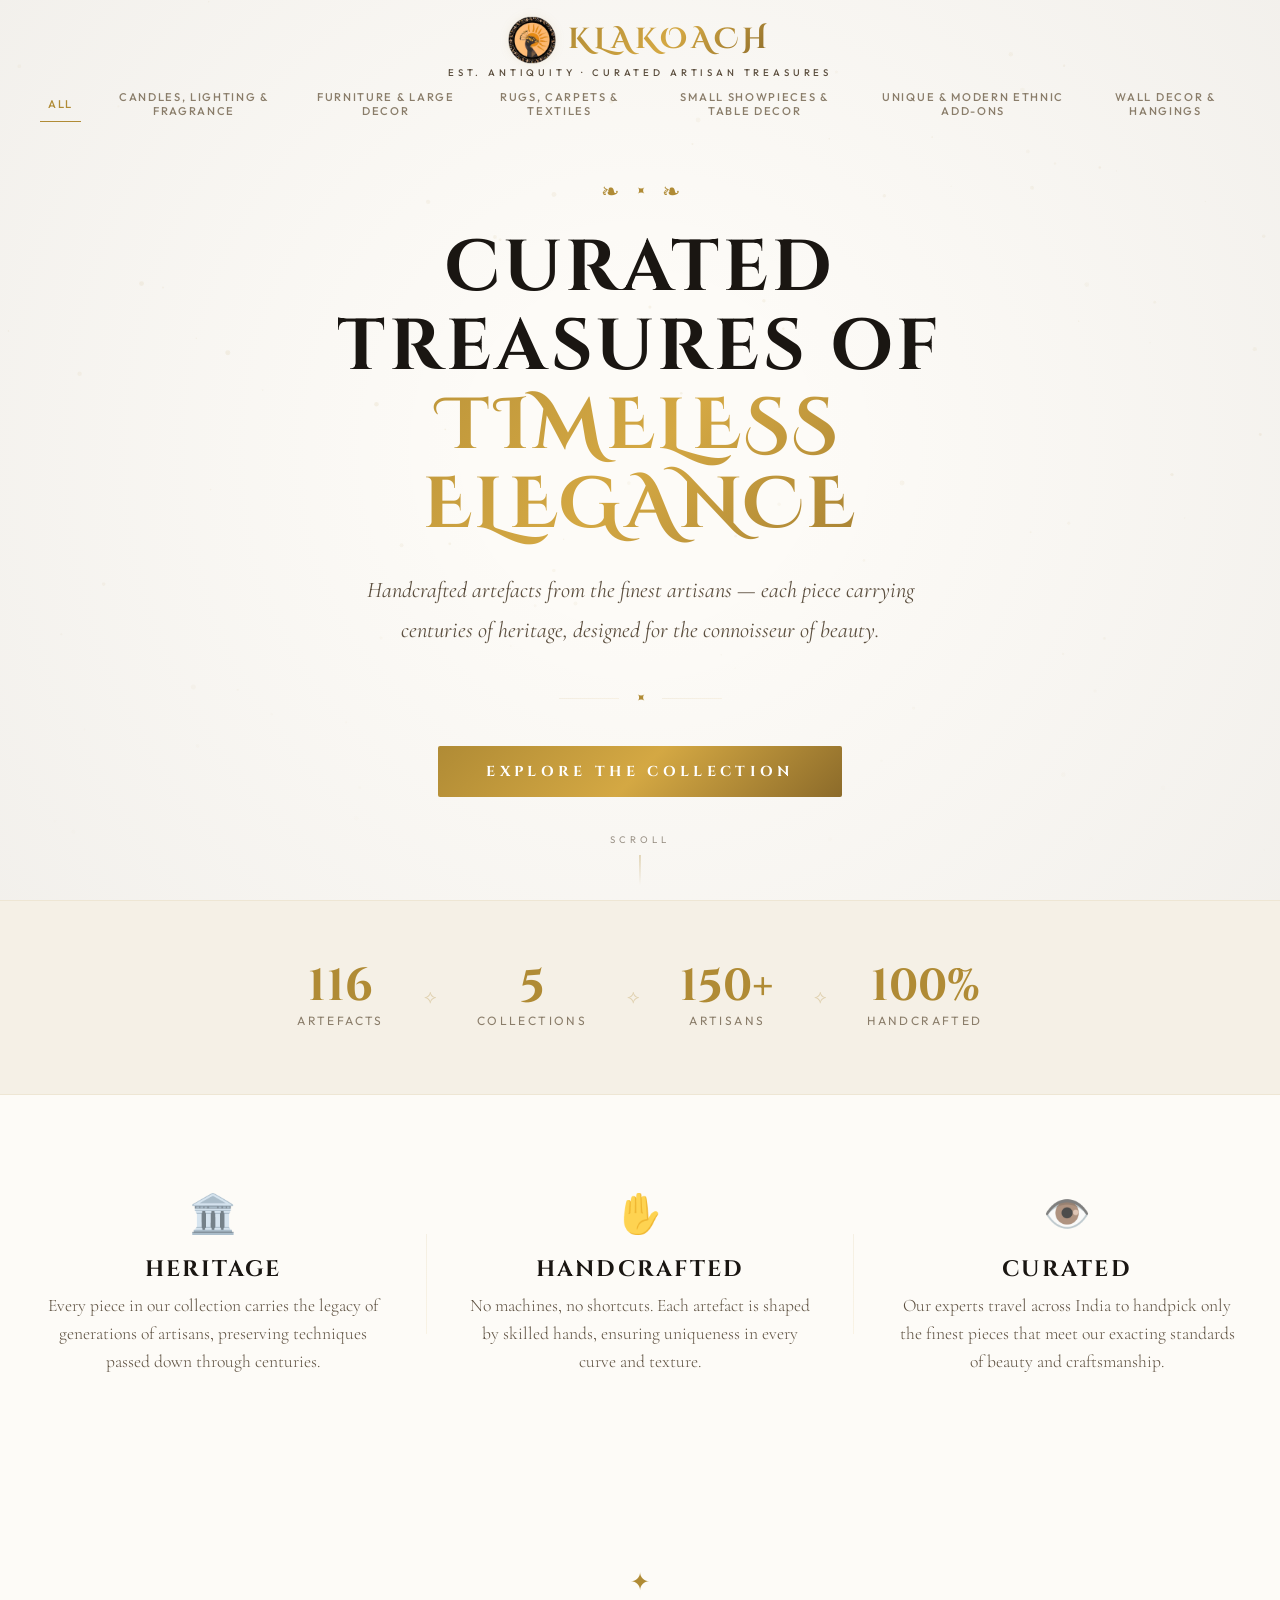
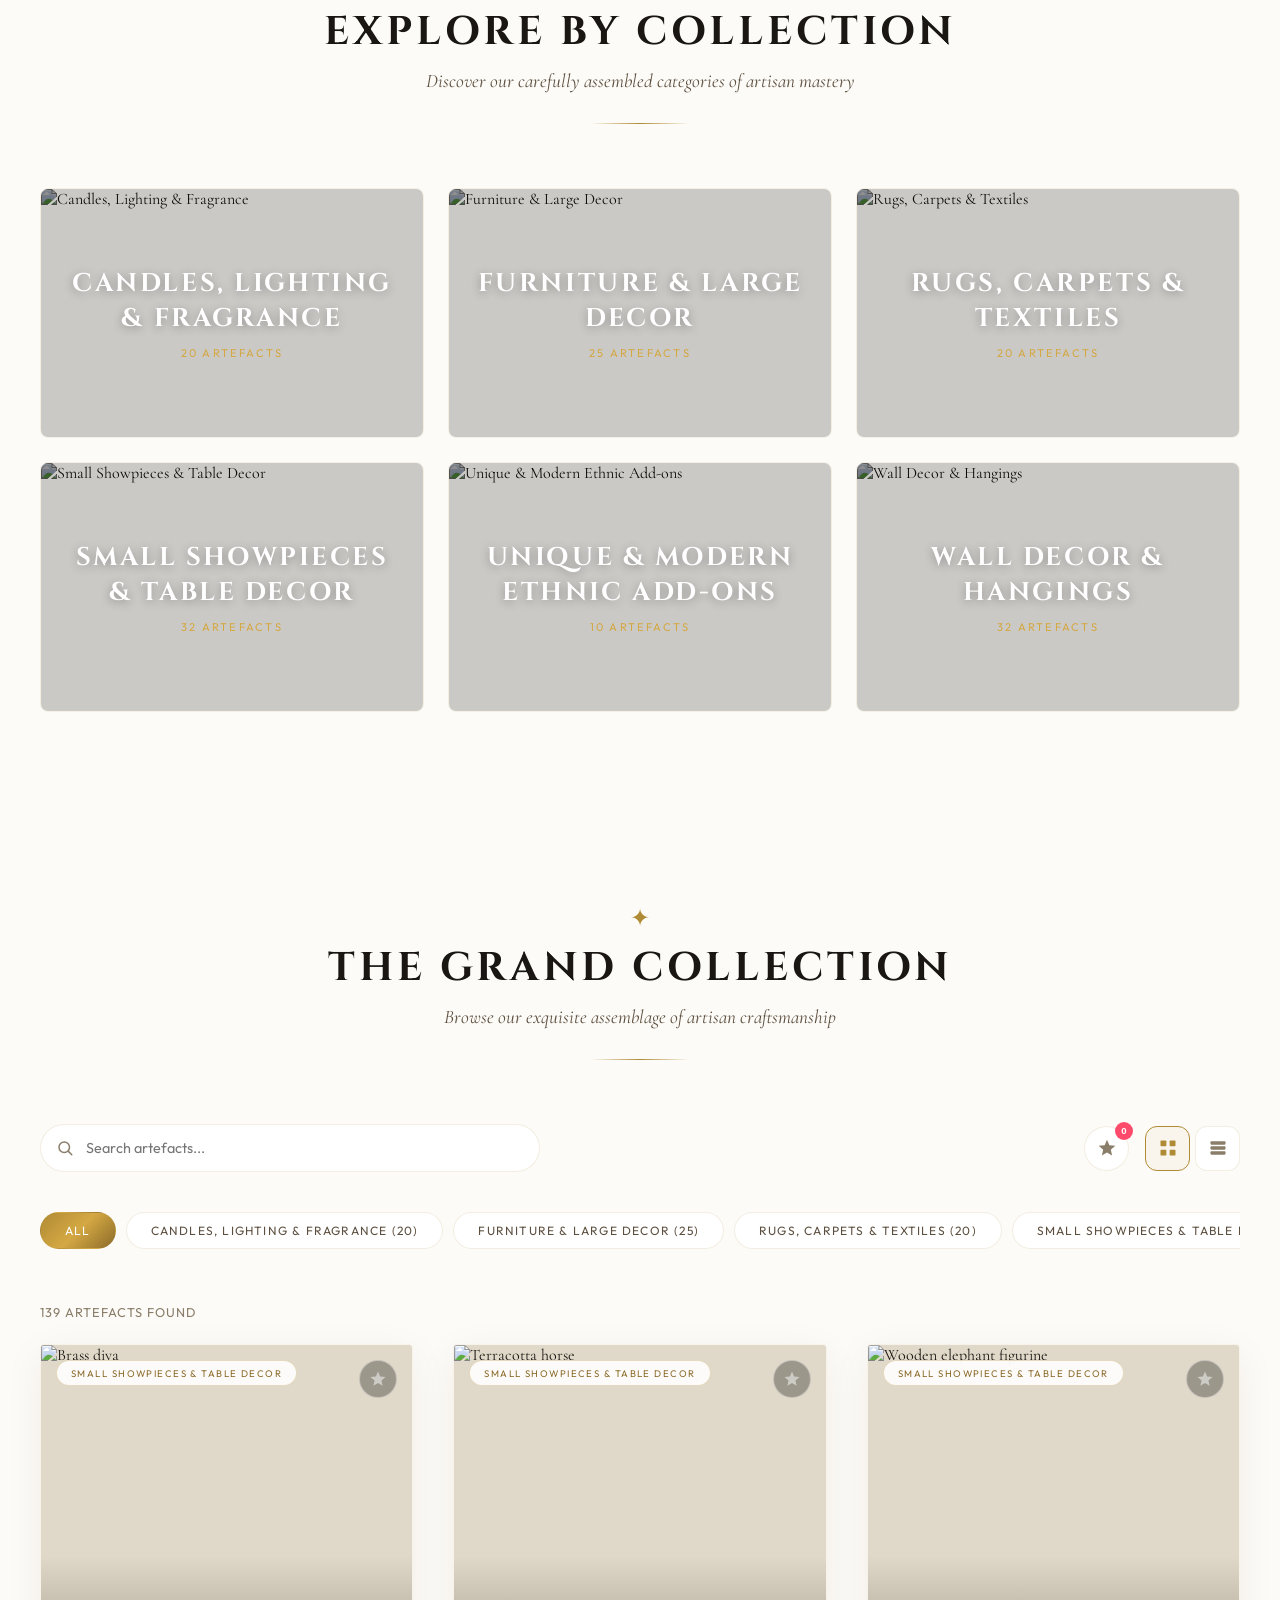
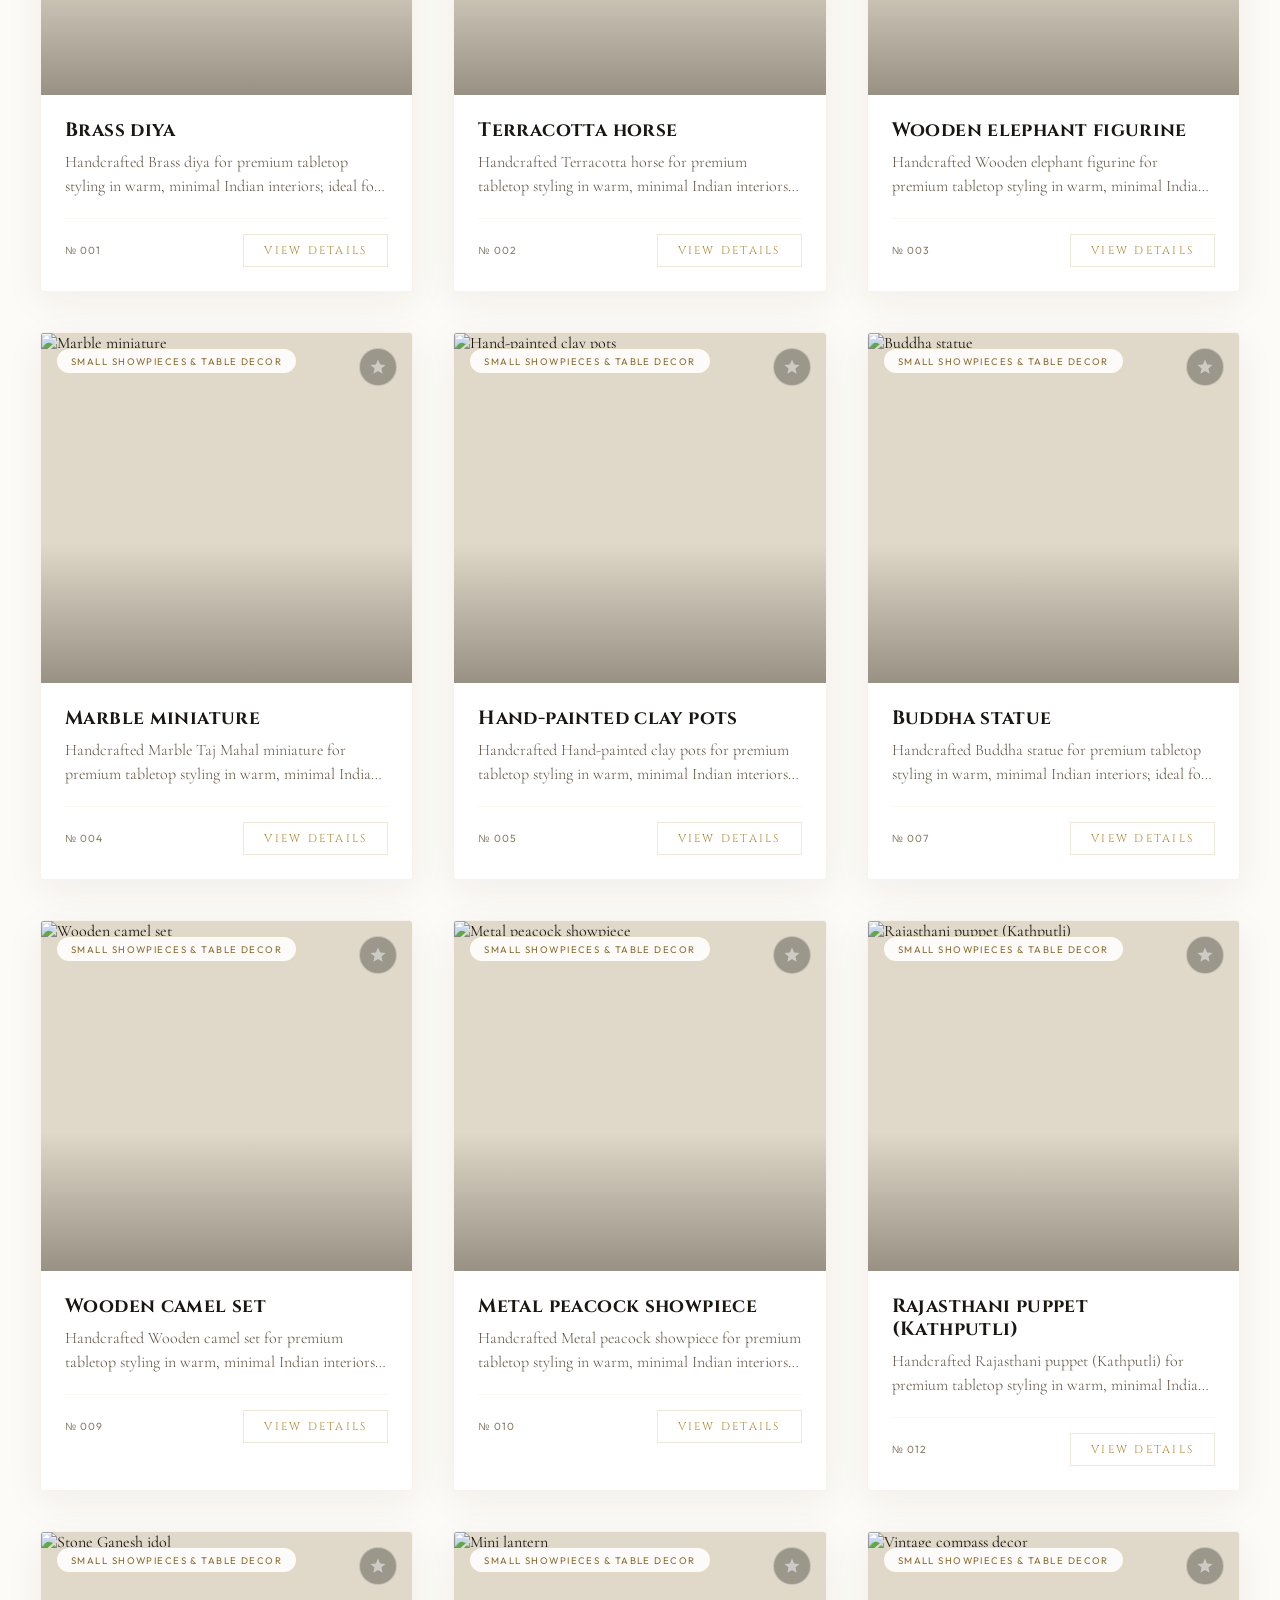
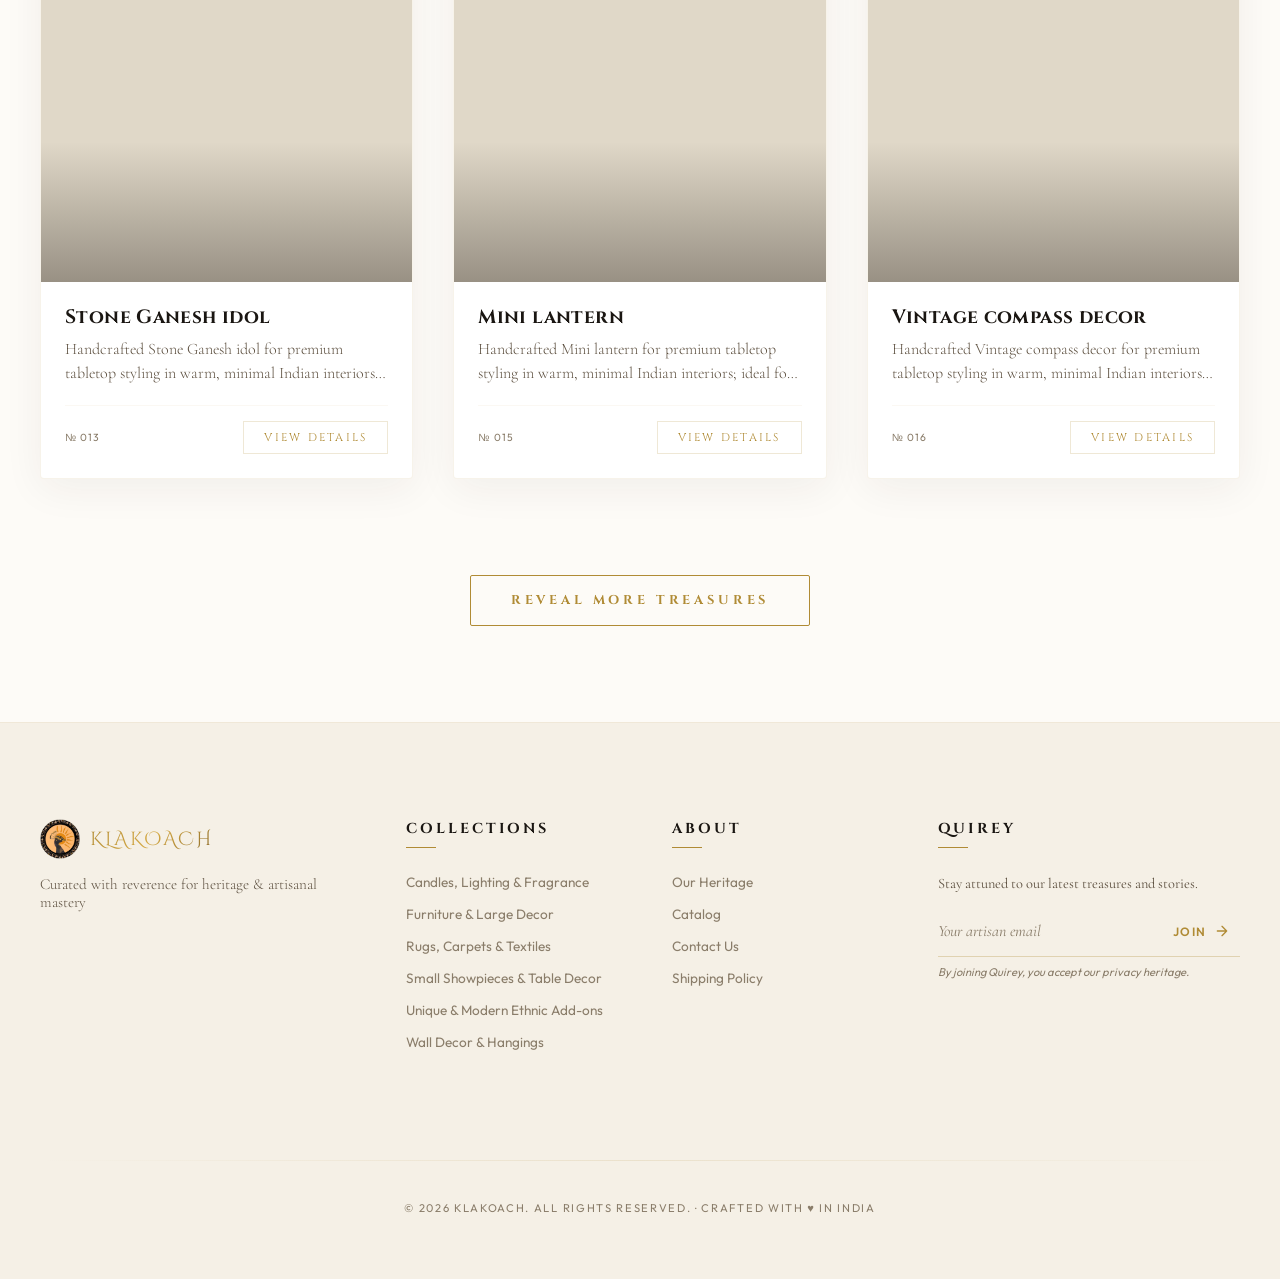
==== index.html @ f8bf5dcf "Add files via upload" ====
<!DOCTYPE html>
<html lang="en">
<head>
  <meta charset="UTF-8" />
  <meta name="viewport" content="width=device-width, initial-scale=1.0" />
  <title>Klakoach — Curated Artisan Collection</title>
  <meta name="description" content="Discover handcrafted Indian artisan treasures — brass diyas, Madhubani paintings, Kashmiri carpets, and more. A royal vintage catalog of premium ethnic decor." />
  <link rel="preconnect" href="https://fonts.googleapis.com" />
  <link rel="preconnect" href="https://fonts.gstatic.com" crossorigin />
  <link href="https://fonts.googleapis.com/css2?family=Cinzel+Decorative:wght@400;700&family=Cinzel:wght@400;500;600;700&family=Cormorant+Garamond:ital,wght@0,300;0,400;0,500;0,600;1,300;1,400&family=Outfit:wght@300;400;500&display=swap" rel="stylesheet" />
  <link rel="stylesheet" href="index.css" />
</head>
<body>

  <!-- ═══════════ SCROLL PROGRESS BAR ═══════════ -->
  <div id="scroll-progress" class="scroll-progress"></div>

  <!-- ═══════════ CURSOR GLOW (desktop only) ═══════════ -->
  <div id="cursor-glow" class="cursor-glow"></div>

  <!-- ═══════════ PRELOADER ═══════════ -->
  <div id="preloader" class="preloader">
    <div class="preloader-inner">
      <div class="logo-brand-wrap preloader-wrap">
        <img src="WhatsApp_Image_2026-04-08_at_1.22.18_PM-removebg-preview.png" alt="Klakoach" class="logo-img preloader-logo">
        <span class="logo-text">Klakoach</span>
      </div>
      <div class="preloader-sub">Loading Collection</div>
      <div class="preloader-bar"><div class="preloader-bar-fill"></div></div>
    </div>
  </div>

  <!-- ═══════════ HEADER / NAV ═══════════ -->
  <header id="site-header" class="site-header">
    <div class="header-inner">
      <div class="logo-brand-wrap header-wrap">
        <img src="WhatsApp_Image_2026-04-08_at_1.22.18_PM-removebg-preview.png" alt="Klakoach" class="logo-img header-logo-img">
        <h1 class="logo-text header-text">Klakoach</h1>
      </div>
      <p class="header-tagline">Est. Antiquity · Curated Artisan Treasures</p>
    </div>
    <nav id="main-nav" class="main-nav">
      <button class="nav-btn active" data-category="all">All Collections</button>
    </nav>
  </header>

  <!-- ═══════════ HERO ═══════════ -->
  <section id="hero" class="hero">
    <canvas id="hero-particles" class="hero-particles"></canvas>
    <div class="hero-overlay"></div>
    <div class="hero-vignette"></div>
    <div class="hero-content">
      <div class="hero-ornament-top">
        <span class="orn-left">❧</span>
        <span class="orn-diamond">✦</span>
        <span class="orn-right">❧</span>
      </div>
      <h2 class="hero-title">Curated Treasures of<br/><span class="hero-accent">Timeless Elegance</span></h2>
      <p class="hero-subtitle">Handcrafted artefacts from the finest artisans — each piece carrying centuries of heritage, designed for the connoisseur of beauty.</p>
      <div class="hero-ornament-bottom">
        <span class="orn-line"></span>
        <span class="orn-diamond">✦</span>
        <span class="orn-line"></span>
      </div>
      <a href="#catalog" class="hero-cta">
        <span class="cta-text">Explore the Collection</span>
        <span class="cta-shine"></span>
      </a>
    </div>
    <div class="hero-scroll-hint">
      <span>Scroll</span>
      <div class="scroll-line"></div>
    </div>
  </section>

  <!-- ═══════════ STAT BAR ═══════════ -->
  <section class="stat-bar" id="stat-bar">
    <div class="stat" data-target-count>
      <span class="stat-number" id="stat-items">0</span>
      <span class="stat-label">Artefacts</span>
    </div>
    <div class="stat-divider">⟡</div>
    <div class="stat" data-target-count>
      <span class="stat-number" id="stat-categories">0</span>
      <span class="stat-label">Collections</span>
    </div>
    <div class="stat-divider">⟡</div>
    <div class="stat">
      <span class="stat-number" id="stat-artisans">150+</span>
      <span class="stat-label">Artisans</span>
    </div>
    <div class="stat-divider">⟡</div>
    <div class="stat">
      <span class="stat-number">100%</span>
      <span class="stat-label">Handcrafted</span>
    </div>
  </section>

  <!-- ═══════════ HERITAGE SECTION ═══════════ -->
  <section class="heritage-section" id="heritage">
    <div class="heritage-inner">
      <div class="heritage-col reveal-on-scroll">
        <div class="heritage-icon">🏛️</div>
        <h3 class="heritage-title">Heritage</h3>
        <p class="heritage-desc">Every piece in our collection carries the legacy of generations of artisans, preserving techniques passed down through centuries.</p>
      </div>
      <div class="heritage-divider-v reveal-on-scroll"></div>
      <div class="heritage-col reveal-on-scroll">
        <div class="heritage-icon">✋</div>
        <h3 class="heritage-title">Handcrafted</h3>
        <p class="heritage-desc">No machines, no shortcuts. Each artefact is shaped by skilled hands, ensuring uniqueness in every curve and texture.</p>
      </div>
      <div class="heritage-divider-v reveal-on-scroll"></div>
      <div class="heritage-col reveal-on-scroll">
        <div class="heritage-icon">👁️</div>
        <h3 class="heritage-title">Curated</h3>
        <p class="heritage-desc">Our experts travel across India to handpick only the finest pieces that meet our exacting standards of beauty and craftsmanship.</p>
      </div>
    </div>
  </section>

  <!-- ═══════════ CATEGORY SHOWCASE ═══════════ -->
  <section class="category-showcase" id="category-showcase">
    <div class="section-header">
      <div class="section-ornament">✦</div>
      <h2 class="section-title">Explore by Collection</h2>
      <p class="section-subtitle">Discover our carefully assembled categories of artisan mastery</p>
      <div class="section-ornament-line"></div>
    </div>
    <div id="category-cards" class="category-cards"></div>
  </section>

  <!-- ═══════════ CATALOG ═══════════ -->
  <section id="catalog" class="catalog-section">
    <div class="section-header">
      <div class="section-ornament">✦</div>
      <h2 class="section-title">The Grand Collection</h2>
      <p class="section-subtitle">Browse our exquisite assemblage of artisan craftsmanship</p>
      <div class="section-ornament-line"></div>
    </div>

    <!-- Search & Controls -->
    <div class="catalog-controls">
      <div class="search-wrapper">
        <svg class="search-icon" viewBox="0 0 24 24" width="18" height="18"><circle cx="11" cy="11" r="7" fill="none" stroke="currentColor" stroke-width="2"/><line x1="16.5" y1="16.5" x2="21" y2="21" stroke="currentColor" stroke-width="2" stroke-linecap="round"/></svg>
        <input type="text" id="search-input" class="search-input" placeholder="Search artefacts..." autocomplete="off" />
        <button id="search-clear" class="search-clear" style="display:none;" aria-label="Clear search">&times;</button>
      </div>
      <div class="controls-right">
        <div id="fav-filter-wrapper" class="fav-filter-wrapper">
          <button id="fav-filter-btn" class="fav-filter-btn" title="Show Favorites">
            <svg viewBox="0 0 24 24" width="20" height="20"><path d="M12 17.27L18.18 21l-1.64-7.03L22 9.24l-7.19-.61L12 2 9.19 8.63 2 9.24l5.46 4.73L5.82 21z" fill="currentColor"/></svg>
            <span id="fav-count" class="fav-count">0</span>
          </button>
        </div>
        <div class="view-toggle">
          <button id="view-grid" class="view-btn active" title="Grid View">
            <svg viewBox="0 0 24 24" width="20" height="20"><rect x="3" y="3" width="7" height="7" rx="1" fill="currentColor"/><rect x="14" y="3" width="7" height="7" rx="1" fill="currentColor"/><rect x="3" y="14" width="7" height="7" rx="1" fill="currentColor"/><rect x="14" y="14" width="7" height="7" rx="1" fill="currentColor"/></svg>
          </button>
          <button id="view-list" class="view-btn" title="List View">
            <svg viewBox="0 0 24 24" width="20" height="20"><rect x="3" y="4" width="18" height="4" rx="1" fill="currentColor"/><rect x="3" y="10" width="18" height="4" rx="1" fill="currentColor"/><rect x="3" y="16" width="18" height="4" rx="1" fill="currentColor"/></svg>
          </button>
        </div>
      </div>
    </div>

    <!-- Category Filters (horizontal scroll on mobile) -->
    <div id="category-filters" class="category-filters"></div>

    <!-- Results count -->
    <div class="results-info">
      <span id="results-count">0</span> artefacts found
    </div>

    <!-- Product Grid -->
    <div id="product-grid" class="product-grid"></div>

    <!-- Load More -->
    <div id="load-more-wrapper" class="load-more-wrapper" style="display:none;">
      <button id="load-more-btn" class="load-more-btn">
        <span class="load-more-text">Reveal More Treasures</span>
        <span class="load-more-shine"></span>
      </button>
    </div>
  </section>

  <!-- ═══════════ PRODUCT MODAL ═══════════ -->
  <div id="product-modal" class="modal-overlay" aria-hidden="true">
    <div class="modal-card">
      <button id="modal-close" class="modal-close" aria-label="Close">&times;</button>
      <button id="modal-prev" class="modal-nav modal-nav-prev" aria-label="Previous">‹</button>
      <button id="modal-next" class="modal-nav modal-nav-next" aria-label="Next">›</button>
      <div class="modal-image-wrapper">
        <img id="modal-image" class="modal-image" src="" alt="" loading="lazy" />
        <div class="modal-badge" id="modal-badge"></div>
        <button id="modal-fav" class="modal-fav-btn" aria-label="Toggle Favorite">
          <svg viewBox="0 0 24 24" width="22" height="22"><path d="M12 17.27L18.18 21l-1.64-7.03L22 9.24l-7.19-.61L12 2 9.19 8.63 2 9.24l5.46 4.73L5.82 21z" fill="currentColor"/></svg>
        </button>
      </div>
      <div class="modal-body">
        <div class="modal-ornament">✦</div>
        <span class="modal-category" id="modal-category"></span>
        <h3 class="modal-title" id="modal-title"></h3>
        <p class="modal-description" id="modal-description"></p>
        <div class="modal-ornament-line"></div>
        <div class="modal-footer">
          <span class="modal-id" id="modal-id"></span>
          <button class="modal-star-cta" id="modal-star-cta">
            <svg viewBox="0 0 24 24" width="20" height="20" class="cta-star-icon"><path d="M12 17.27L18.18 21l-1.64-7.03L22 9.24l-7.19-.61L12 2 9.19 8.63 2 9.24l5.46 4.73L5.82 21z" fill="currentColor"/></svg>
            <span id="star-cta-text">Star this Product</span>
            <span class="cta-shine"></span>
          </button>
        </div>
      </div>
    </div>
  </div>

  <!-- ═══════════ TOAST CONTAINER ═══════════ -->
  <div id="toast-container" class="toast-container"></div>

  <!-- ═══════════ FOOTER ═══════════ -->
  <footer class="site-footer">
    <div class="footer-top">
      <div class="footer-col">
        <div class="logo-brand-wrap footer-wrap">
          <img src="WhatsApp_Image_2026-04-08_at_1.22.18_PM-removebg-preview.png" alt="Klakoach" class="logo-img footer-logo-img">
          <span class="logo-text footer-text">Klakoach</span>
        </div>
        <p class="footer-tagline">Curated with reverence for heritage & artisanal mastery</p>
      </div>
      <div class="footer-col">
        <h4 class="footer-heading">Collections</h4>
        <ul class="footer-links" id="footer-cat-links"></ul>
      </div>
      <div class="footer-col">
        <h4 class="footer-heading">About</h4>
        <ul class="footer-links">
          <li><a href="#heritage">Our Heritage</a></li>
          <li><a href="#catalog">Catalog</a></li>
          <li><a href="#">Contact Us</a></li>
          <li><a href="#">Shipping Policy</a></li>
        </ul>
      </div>
      <div class="footer-col newsletter-col">
        <h4 class="footer-heading">Quirey</h4>
        <p class="newsletter-tag">Stay attuned to our latest treasures and stories.</p>
        <form class="newsletter-form" id="newsletter-form">
          <div class="newsletter-input-wrap">
            <input type="email" class="newsletter-input" placeholder="Your artisan email" required>
            <button type="submit" class="newsletter-submit-btn">
              <span>Join</span>
              <svg viewBox="0 0 24 24" width="16" height="16"><path d="M5 12h14m-7-7l7 7-7 7" fill="none" stroke="currentColor" stroke-width="2" stroke-linecap="round" stroke-linejoin="round"/></svg>
            </button>
          </div>
          <p class="newsletter-disclaimer">By joining Quirey, you accept our privacy heritage.</p>
        </form>
      </div>
    </div>
    <div class="footer-bottom">
      <div class="footer-line"></div>
      <p class="footer-copy">&copy; 2026 Klakoach. All rights reserved. · Crafted with ♥ in India</p>
    </div>
  </footer>

  <!-- ═══════════ BACK TO TOP ═══════════ -->
  <button id="back-to-top" class="back-to-top" aria-label="Back to top">
    <svg viewBox="0 0 24 24" width="18" height="18"><path d="M12 4l-8 8h5v8h6v-8h5z" fill="currentColor"/></svg>
  </button>

  <script src="script.js"></script>
</body>
</html>
---- index.css ----
/* ══════════════════════════════════════════════════════════════
   Klakoach — Imperial Ivory Catalog (Light Theme)
   ══════════════════════════════════════════════════════════════ */

/* ─── RESET ─── */
*,
*::before,
*::after {
  box-sizing: border-box;
  margin: 0;
  padding: 0;
}

html {
  scroll-behavior: smooth;
  overflow-x: hidden;
}

/* ─── DESIGN TOKENS ─── */
:root {
  --bg-primary: #fdfbf7;
  --bg-secondary: #f5f0e6;
  --bg-card: #ffffff;
  --bg-card-hover: #fcfaf5;
  --bg-modal: #ffffff;
  --bg-overlay: rgba(253, 251, 247, 0.9);

  --gold-100: #faf0d7;
  --gold-200: #d4a843;
  --gold-300: #b08b35;
  /* Darker for light background contrast */
  --gold-400: #8c6b2a;
  --gold-500: #6b5220;
  --gold-glow: rgba(184, 134, 11, 0.15);
  --gold-gradient: linear-gradient(135deg, #b08b35, #d4a843, #8c6b2a);
  --gold-gradient-soft: linear-gradient(135deg, rgba(176, 139, 53, 0.1), rgba(212, 168, 67, 0.1));
  --gold-gradient-h: linear-gradient(90deg, transparent, #b08b35, transparent);

  --burgundy-400: #8a2c42;
  --burgundy-glow: rgba(138, 44, 66, 0.1);

  --text-primary: #1a1612;
  /* Deep Bronzed Charcoal */
  --text-secondary: #5c4f3f;
  /* Warm Earthy Brown */
  --text-muted: #8a7d6a;
  --ivory-100: #fdfbf7;

  --font-branding: 'Cinzel Decorative', cursive;
  --font-display: 'Cinzel', serif;
  --font-deco: 'Cinzel Decorative', cursive;
  --font-body: 'Cormorant Garamond', serif;
  --font-ui: 'Outfit', sans-serif;

  --space-xs: 0.25rem;
  --space-sm: 0.5rem;
  --space-md: 1rem;
  --space-lg: 1.5rem;
  --space-xl: 2.5rem;
  --space-2xl: 4rem;
  --space-3xl: 6rem;

  --radius-sm: 4px;
  --radius-md: 8px;
  --radius-lg: 16px;

  --shadow-gold: 0 0 20px rgba(176, 139, 53, 0.1);
  --shadow-card: 0 10px 40px rgba(45, 38, 30, 0.06);
  --shadow-hover: 0 20px 60px rgba(45, 38, 30, 0.1), 0 0 20px rgba(176, 139, 53, 0.1);

  --ease-royal: cubic-bezier(0.25, 1, 0.5, 1);
  --dur-fast: 0.2s;
  --dur-normal: 0.4s;
  --dur-slow: 0.8s;
}

body {
  font-family: var(--font-body);
  background: var(--bg-primary);
  color: var(--text-primary);
  -webkit-font-smoothing: antialiased;
  overflow-x: hidden;
  cursor: default;
}

/* ══════════════════════════════════════════════════════
   GLOBAL UI ELEMENTS
   ══════════════════════════════════════════════════════ */

/* Scroll Progress */
.scroll-progress {
  position: fixed;
  top: 0;
  left: 0;
  height: 3px;
  background: var(--gold-gradient);
  z-index: 10001;
  width: 0%;
  transition: width 0.1s;
}

/* Cursor Glow - Subtle bronze glow instead of gold */
.cursor-glow {
  position: fixed;
  width: 400px;
  height: 400px;
  background: radial-gradient(circle, rgba(184, 134, 11, 0.1) 0%, transparent 70%);
  border-radius: 50%;
  pointer-events: none;
  z-index: 9999;
  transform: translate(-50%, -50%);
  opacity: 0;
  transition: opacity 0.3s;
}

body:hover .cursor-glow {
  opacity: 0.4;
}

/* ══════════════════════════════════════════════════════
   PRELOADER
   ══════════════════════════════════════════════════════ */
.preloader {
  position: fixed;
  inset: 0;
  z-index: 10000;
  background: var(--bg-primary);
  display: flex;
  align-items: center;
  justify-content: center;
  transition: opacity 0.8s var(--ease-royal), visibility 0.8s;
}

.preloader.hidden {
  opacity: 0;
  visibility: hidden;
  pointer-events: none;
}

.preloader-inner {
  text-align: center;
  position: relative;
}

.preloader-ring {
  position: absolute;
  top: 50%;
  left: 50%;
  width: 150px;
  height: 150px;
  margin: -75px;
  border: 1px solid rgba(176, 139, 53, 0.1);
  border-top: 2px solid var(--gold-300);
  border-radius: 50%;
  animation: spin 2s linear infinite;
}

.preloader-crest {
  font-size: 3.5rem;
  color: var(--gold-300);
  margin-bottom: var(--space-md);
  filter: drop-shadow(0 0 10px rgba(176, 139, 53, 0.2));
}

.logo-brand-wrap {
  display: flex;
  align-items: center;
  justify-content: center;
  gap: 15px;
}

.logo-text {
  font-family: var(--font-branding);
  background: var(--gold-gradient);
  -webkit-background-clip: text;
  background-clip: text;
  -webkit-text-fill-color: transparent;
  text-transform: uppercase;
}

.preloader-logo {
  max-width: 8rem;
  max-height: 80px;
  object-fit: contain;
  filter: drop-shadow(0 0 20px rgba(176, 139, 53, 0.2));
}

.preloader-wrap .logo-text {
  font-size: 2rem;
  letter-spacing: 0.2em;
}

.preloader-sub {
  font-family: var(--font-ui);
  font-size: 0.7rem;
  letter-spacing: 0.2em;
  color: var(--text-muted);
  margin-top: var(--space-xs);
  text-transform: uppercase;
}

.preloader-bar {
  width: 200px;
  height: 1px;
  margin: var(--space-lg) auto 0;
  background: rgba(176, 139, 53, 0.1);
  overflow: hidden;
}

.preloader-bar-fill {
  height: 100%;
  width: 0%;
  background: var(--gold-gradient);
  animation: preloader-load 2s var(--ease-royal) forwards;
}

@keyframes spin {
  to {
    transform: rotate(360deg);
  }
}

@keyframes preloader-load {
  to {
    width: 100%;
  }
}

/* ══════════════════════════════════════════════════════
   HEADER
   ══════════════════════════════════════════════════════ */
.site-header {
  position: fixed;
  top: 0;
  width: 100%;
  z-index: 900;
  background: transparent;
  padding: var(--space-md) var(--space-xl);
  transition: all var(--dur-normal) var(--ease-royal);
}

.site-header.scrolled {
  background: rgba(253, 251, 247, 0.95);
  backdrop-filter: blur(15px);
  padding: var(--space-sm) var(--space-xl);
  border-bottom: 1px solid rgba(176, 139, 53, 0.15);
  box-shadow: 0 10px 30px rgba(45, 38, 30, 0.05);
}

.header-inner {
  text-align: center;
}

.header-crest {
  font-size: 1.2rem;
  color: var(--gold-300);
}

.header-wrap {
  gap: 12px;
}

.header-logo-img {
  max-height: 48px;
  object-fit: contain;
  filter: drop-shadow(0 0 5px rgba(176, 139, 53, 0.1));
  transition: transform 0.3s var(--ease-royal);
}

.header-text {
  font-size: 1.8rem;
  letter-spacing: 0.15em;
  margin: 0;
}

.header-wrap:hover .header-logo-img {
  transform: scale(1.1) rotate(2deg);
}

.header-tagline {
  font-family: var(--font-ui);
  font-size: 0.6rem;
  letter-spacing: 0.4em;
  color: var(--text-secondary);
  text-transform: uppercase;
  margin-top: 2px;
  font-weight: 500;
}

.main-nav {
  display: flex;
  justify-content: center;
  gap: var(--space-md);
  margin-top: var(--space-sm);
  opacity: 0;
  transform: translateY(-10px);
  transition: all var(--dur-normal) var(--ease-royal);
}

.site-header.scrolled .main-nav {
  opacity: 1;
  transform: translateY(0);
}

.nav-btn {
  background: none;
  border: none;
  color: var(--text-muted);
  font-family: var(--font-ui);
  font-size: 0.7rem;
  font-weight: 500;
  text-transform: uppercase;
  letter-spacing: 0.15em;
  padding: var(--space-xs) var(--space-sm);
  cursor: pointer;
  transition: color 0.3s;
  position: relative;
}

.nav-btn::after {
  content: '';
  position: absolute;
  bottom: 0;
  left: 0;
  width: 0;
  height: 1px;
  background: var(--gold-300);
  transition: width 0.3s;
}

.nav-btn:hover::after,
.nav-btn.active::after {
  width: 100%;
}

.nav-btn:hover,
.nav-btn.active {
  color: var(--gold-300);
}

/* ══════════════════════════════════════════════════════
   HERO
   ══════════════════════════════════════════════════════ */
.hero {
  position: relative;
  height: 100vh;
  width: 100%;
  display: flex;
  align-items: center;
  justify-content: center;
  background: var(--bg-primary);
  overflow: hidden;
  padding-top: 80px;
  /* Offset for fixed header */
}

.hero-particles {
  position: absolute;
  top: 0;
  left: 0;
  width: 100%;
  height: 100%;
  z-index: 1;
  opacity: 0.4;
}

.hero-overlay {
  position: absolute;
  inset: 0;
  z-index: 2;
  background: linear-gradient(to bottom, rgba(253, 251, 247, 0.4) 0%, rgba(253, 251, 247, 0.2) 50%, var(--bg-primary) 100%);
}

.hero-vignette {
  position: absolute;
  inset: 0;
  z-index: 2;
  background: radial-gradient(circle, transparent 20%, rgba(45, 38, 30, 0.05) 100%);
}

.hero-content {
  position: relative;
  z-index: 3;
  text-align: center;
  max-width: 900px;
  padding: var(--space-xl);
  transform: translateY(40px);
  opacity: 0;
}

.hero.loaded .hero-content {
  animation: fadeUpIn 1.5s var(--ease-royal) forwards;
}

.hero-ornament-top {
  display: flex;
  align-items: center;
  justify-content: center;
  gap: var(--space-md);
  color: var(--gold-300);
  font-size: 1.4rem;
  margin-bottom: var(--space-lg);
}

.hero-title {
  font-family: var(--font-display);
  font-size: clamp(2.5rem, 6vw, 4.5rem);
  font-weight: 700;
  line-height: 1.1;
  color: var(--text-primary);
  letter-spacing: 0.05em;
  text-transform: uppercase;
}

.hero-accent {
  background: var(--gold-gradient);
  -webkit-background-clip: text;
  background-clip: text;
  -webkit-text-fill-color: transparent;
  display: block;
  font-family: var(--font-deco);
}

.hero-subtitle {
  font-family: var(--font-body);
  font-size: clamp(1.1rem, 2vw, 1.4rem);
  color: var(--text-secondary);
  max-width: 600px;
  margin: var(--space-lg) auto;
  font-style: italic;
  line-height: 1.8;
}

.hero-ornament-bottom {
  display: flex;
  align-items: center;
  justify-content: center;
  gap: var(--space-md);
  margin: var(--space-xl) 0;
}

.orn-line {
  width: 60px;
  height: 1px;
  background: var(--gold-gradient-soft);
}

.orn-diamond {
  color: var(--gold-300);
  transform: rotate(45deg);
  font-size: 0.8rem;
}

.hero-cta {
  position: relative;
  overflow: hidden;
  display: inline-block;
  background: var(--gold-gradient);
  color: white;
  padding: 16px 48px;
  font-family: var(--font-display);
  font-size: 0.9rem;
  font-weight: 700;
  text-transform: uppercase;
  letter-spacing: 0.3em;
  text-decoration: none;
  border-radius: 2px;
  transition: all 0.3s var(--ease-royal);
}

.hero-cta:hover {
  transform: translateY(-3px);
  box-shadow: 0 10px 30px rgba(176, 139, 53, 0.3);
}

.cta-shine {
  position: absolute;
  top: 0;
  left: -100%;
  width: 50%;
  height: 100%;
  background: linear-gradient(to right, transparent, rgba(255, 255, 255, 0.4), transparent);
  transform: skewX(-25deg);
  transition: 0.7s;
}

.hero-cta:hover .cta-shine {
  left: 150%;
}

.hero-scroll-hint {
  position: absolute;
  bottom: 15px;
  left: 50%;
  transform: translateX(-50%);
  z-index: 3;
  display: flex;
  flex-direction: column;
  align-items: center;
  opacity: 0.6;
}

.hero-scroll-hint span {
  font-family: var(--font-ui);
  font-size: 0.6rem;
  letter-spacing: 0.4em;
  text-transform: uppercase;
  margin-bottom: 10px;
  color: var(--text-secondary);
}

.scroll-line {
  width: 1px;
  height: 30px;
  background: linear-gradient(to bottom, var(--gold-300), transparent);
  animation: scrollLine 2s infinite;
}

@keyframes scrollLine {
  0% {
    transform: scaleY(0);
    transform-origin: top;
  }

  50% {
    transform: scaleY(1);
    transform-origin: top;
  }

  52% {
    transform: scaleY(1);
    transform-origin: bottom;
  }

  100% {
    transform: scaleY(0);
    transform-origin: bottom;
  }
}

@keyframes fadeUpIn {
  from {
    opacity: 0;
    transform: translateY(40px);
  }

  to {
    opacity: 1;
    transform: translateY(0);
  }
}

/* ══════════════════════════════════════════════════════
   STAT BAR
   ══════════════════════════════════════════════════════ */
.stat-bar {
  display: flex;
  align-items: center;
  justify-content: center;
  flex-wrap: wrap;
  padding: var(--space-2xl) var(--space-md);
  gap: var(--space-xl);
  background: var(--bg-secondary);
  border-block: 1px solid rgba(176, 139, 53, 0.1);
}

.stat {
  text-align: center;
}

.stat-number {
  display: block;
  font-family: var(--font-display);
  font-size: 2.8rem;
  font-weight: 700;
  color: var(--gold-300);
  line-height: 1;
}

.stat-label {
  font-family: var(--font-ui);
  font-size: 0.75rem;
  letter-spacing: 0.2em;
  text-transform: uppercase;
  color: var(--text-muted);
  margin-top: 8px;
}

.stat-divider {
  color: var(--gold-300);
  opacity: 0.3;
  font-size: 1.2rem;
}

/* ══════════════════════════════════════════════════════
   HERITAGE SECTION
   ══════════════════════════════════════════════════════ */
.heritage-section {
  padding: var(--space-3xl) var(--space-xl);
  background: var(--bg-primary);
}

.heritage-inner {
  max-width: 1200px;
  margin: 0 auto;
  display: grid;
  grid-template-columns: 1fr auto 1fr auto 1fr;
  align-items: center;
  gap: var(--space-xl);
}

.heritage-col {
  text-align: center;
}

.heritage-icon {
  font-size: 2.4rem;
  margin-bottom: var(--space-md);
  opacity: 0.8;
  color: var(--gold-300);
}

.heritage-title {
  font-family: var(--font-display);
  font-size: 1.4rem;
  color: var(--text-primary);
  margin-bottom: var(--space-sm);
  letter-spacing: 0.1em;
  text-transform: uppercase;
}

.heritage-desc {
  font-family: var(--font-body);
  font-size: 1.1rem;
  color: var(--text-secondary);
  line-height: 1.6;
  font-weight: 300;
}

.heritage-divider-v {
  width: 1px;
  height: 100px;
  background: var(--gold-gradient-soft);
  opacity: 0.4;
}

/* ══════════════════════════════════════════════════════
   CATEGORY SHOWCASE
   ══════════════════════════════════════════════════════ */
.category-showcase {
  padding: var(--space-3xl) var(--space-xl);
}

.category-cards {
  display: grid;
  grid-template-columns: repeat(auto-fit, minmax(300px, 1fr));
  gap: var(--space-lg);
  max-width: 1400px;
  margin: var(--space-2xl) auto 0;
}

.cat-card {
  position: relative;
  height: 250px;
  border-radius: var(--radius-md);
  overflow: hidden;
  cursor: pointer;
  transition: transform 0.5s var(--ease-royal);
  border: 1px solid rgba(176, 139, 53, 0.1);
}

.cat-card:hover {
  transform: translateY(-10px);
}

.cat-card-img {
  width: 100%;
  height: 100%;
  object-fit: cover;
  transition: transform 0.8s var(--ease-royal), opacity 1s ease;
  filter: brightness(0.7) saturate(0.8);
  opacity: 0;
}

.cat-card-img[src] {
  opacity: 1;
}

.cat-card:hover .cat-card-img {
  transform: scale(1.1);
  filter: brightness(0.7) saturate(1);
}

.cat-card-content {
  position: absolute;
  inset: 0;
  display: flex;
  flex-direction: column;
  align-items: center;
  justify-content: center;
  padding: var(--space-lg);
  text-align: center;
  z-index: 2;
  background: rgba(0, 0, 0, 0.2);
}

.cat-card-title {
  font-family: var(--font-display);
  font-size: 1.6rem;
  color: white;
  text-transform: uppercase;
  letter-spacing: 0.1em;
  text-shadow: 0 2px 10px rgba(0, 0, 0, 0.3);
}

.cat-card-count {
  font-family: var(--font-ui);
  font-size: 0.7rem;
  color: var(--gold-200);
  text-transform: uppercase;
  letter-spacing: 0.2em;
  margin-top: 10px;
}

.cat-card::after {
  content: '';
  position: absolute;
  inset: 0;
  background: radial-gradient(circle, transparent 40%, rgba(176, 139, 53, 0.15) 100%);
  opacity: 0;
  transition: opacity 0.4s;
}

.cat-card:hover::after {
  opacity: 1;
}

/* ══════════════════════════════════════════════════════
   CATALOG SECTION
   ══════════════════════════════════════════════════════ */
.catalog-section {
  padding: var(--space-3xl) var(--space-xl);
  max-width: 1400px;
  margin: 0 auto;
}

.section-header {
  text-align: center;
  margin-bottom: var(--space-2xl);
}

.section-ornament {
  font-size: 1.5rem;
  color: var(--gold-300);
  margin-bottom: var(--space-sm);
}

.footer-copy {
  font-family: var(--font-ui);
  font-size: 0.8rem;
  color: var(--text-muted);
  letter-spacing: 0.05em;
}

/* Newsletter Styles */
.newsletter-tag {
  font-family: var(--font-body);
  font-size: 0.9rem;
  color: var(--text-secondary);
  line-height: 1.6;
  margin-bottom: var(--space-md);
}

.newsletter-input-wrap {
  display: flex;
  position: relative;
  border-bottom: 1px solid rgba(176, 139, 53, 0.3);
  padding-bottom: 5px;
  transition: border-color 0.3s;
}

.newsletter-input-wrap:focus-within {
  border-color: var(--gold-300);
}

.newsletter-input {
  flex: 1;
  background: transparent;
  border: none;
  font-family: var(--font-body);
  font-size: 1rem;
  color: var(--text-primary);
  padding: 10px 0;
  outline: none;
}

.newsletter-input::placeholder {
  color: var(--text-muted);
  font-style: italic;
}

.newsletter-submit-btn {
  background: transparent;
  border: none;
  color: var(--gold-300);
  display: flex;
  align-items: center;
  gap: 8px;
  font-family: var(--font-ui);
  text-transform: uppercase;
  font-size: 0.75rem;
  letter-spacing: 0.1em;
  font-weight: 600;
  cursor: pointer;
  transition: all 0.3s;
  padding: 0 10px;
}

.newsletter-submit-btn:hover {
  color: var(--text-primary);
  transform: translateX(5px);
}

.newsletter-disclaimer {
  font-family: var(--font-ui);
  font-size: 0.7rem;
  color: var(--text-muted);
  margin-top: var(--space-sm);
  font-style: italic;
}

@media (max-width: 1024px) {
  .footer-top {
    grid-template-columns: 1fr 1fr;
    gap: var(--space-xl);
  }
}

@media (max-width: 600px) {
  .footer-top {
    grid-template-columns: 1fr;
  }
}

.section-title {
  font-family: var(--font-display);
  font-size: 2.5rem;
  color: var(--text-primary);
  letter-spacing: 0.1em;
  text-transform: uppercase;
}

.section-subtitle {
  font-family: var(--font-body);
  font-size: 1.2rem;
  color: var(--text-secondary);
  font-style: italic;
  margin-top: 10px;
}

.section-ornament-line {
  width: 100px;
  height: 1px;
  background: var(--gold-gradient-h);
  margin: 30px auto 0;
}

/* Controls */
.catalog-controls {
  display: flex;
  align-items: center;
  justify-content: space-between;
  gap: var(--space-xl);
  margin-bottom: var(--space-xl);
  flex-wrap: wrap;
}

.search-wrapper {
  position: relative;
  flex: 1;
  max-width: 500px;
}

.search-icon {
  position: absolute;
  left: 16px;
  top: 50%;
  transform: translateY(-50%);
  color: var(--text-muted);
}

.search-input {
  width: 100%;
  background: var(--bg-card);
  border: 1px solid rgba(176, 139, 53, 0.15);
  border-radius: 50px;
  padding: 14px 50px 14px 45px;
  color: var(--text-primary);
  font-family: var(--font-ui);
  font-size: 0.9rem;
  transition: all 0.3s;
}

.search-input:focus {
  border-color: var(--gold-300);
  outline: none;
  box-shadow: 0 0 15px rgba(176, 139, 53, 0.05);
}

.search-clear {
  position: absolute;
  right: 15px;
  top: 50%;
  transform: translateY(-50%);
  background: rgba(0, 0, 0, 0.05);
  border: none;
  color: var(--text-muted);
  width: 24px;
  height: 24px;
  border-radius: 50%;
  cursor: pointer;
  display: flex;
  align-items: center;
  justify-content: center;
  font-size: 1.2rem;
}

.controls-right {
  display: flex;
  align-items: center;
  gap: var(--space-md);
}

.fav-filter-btn {
  background: var(--bg-card);
  border: 1px solid rgba(176, 139, 53, 0.15);
  width: 45px;
  height: 45px;
  border-radius: 50%;
  cursor: pointer;
  display: flex;
  align-items: center;
  justify-content: center;
  color: var(--text-muted);
  transition: all 0.3s;
  position: relative;
}

.fav-filter-btn:hover,
.fav-filter-btn.active {
  background: var(--gold-300);
  color: white;
  border-color: var(--gold-300);
}

.fav-count {
  position: absolute;
  top: -5px;
  right: -5px;
  background: #ff4b6b;
  color: white;
  font-size: 0.6rem;
  font-weight: 700;
  width: 18px;
  height: 18px;
  border-radius: 50%;
  display: flex;
  align-items: center;
  justify-content: center;
}

.view-toggle {
  display: flex;
  gap: 5px;
}

.view-btn {
  width: 45px;
  height: 45px;
  background: var(--bg-card);
  border: 1px solid rgba(176, 139, 53, 0.15);
  border-radius: 12px;
  cursor: pointer;
  color: var(--text-muted);
  display: flex;
  align-items: center;
  justify-content: center;
  transition: all 0.3s;
}

.view-btn:hover,
.view-btn.active {
  color: var(--gold-300);
  border-color: var(--gold-300);
  background: rgba(176, 139, 53, 0.05);
}

/* Filters */
.category-filters {
  display: flex;
  gap: 10px;
  overflow-x: auto;
  padding-bottom: 15px;
  margin-bottom: var(--space-xl);
  scroll-behavior: smooth;
  scrollbar-width: none;
}

.category-filters::-webkit-scrollbar {
  display: none;
}

.cat-filter-btn {
  white-space: nowrap;
  padding: 10px 24px;
  border-radius: 50px;
  background: var(--bg-card);
  border: 1px solid rgba(176, 139, 53, 0.15);
  color: var(--text-secondary);
  font-family: var(--font-ui);
  font-size: 0.75rem;
  text-transform: uppercase;
  letter-spacing: 0.1em;
  cursor: pointer;
  transition: all 0.3s;
}

.cat-filter-btn:hover {
  border-color: var(--gold-300);
  color: var(--gold-300);
}

.cat-filter-btn.active {
  background: var(--gold-gradient);
  color: white;
  border-color: transparent;
}

.results-info {
  margin-bottom: var(--space-lg);
  font-family: var(--font-ui);
  font-size: 0.8rem;
  letter-spacing: 0.08em;
  text-transform: uppercase;
  color: var(--text-muted);
}

/* ══════════════════════════════════════════════════════
   PRODUCT CARDS
   ══════════════════════════════════════════════════════ */
.product-grid {
  display: grid;
  grid-template-columns: repeat(auto-fill, minmax(320px, 1fr));
  gap: var(--space-xl);
}

.product-grid.list-view {
  grid-template-columns: 1fr;
}

.product-card {
  background: var(--bg-card);
  border: 1px solid rgba(176, 139, 53, 0.1);
  border-radius: 4px;
  overflow: hidden;
  transition: all 0.6s var(--ease-royal);
  position: relative;
  cursor: pointer;
  box-shadow: var(--shadow-card);
}

.product-card:hover {
  transform: translateY(-12px);
  box-shadow: var(--shadow-hover);
  border-color: rgba(176, 139, 53, 0.2);
}

.card-image-wrapper {
  position: relative;
  height: 350px;
  overflow: hidden;
  background: #e0d8c8;
}

.card-image {
  width: 100%;
  height: 100%;
  object-fit: cover;
  transition: transform 1.2s var(--ease-royal), opacity 0.8s ease;
  filter: saturate(0.9);
  opacity: 0;
}

.card-image[src] {
  opacity: 1;
}

.product-card:hover .card-image {
  transform: scale(1.1);
  filter: saturate(1);
}

.card-image-wrapper::after {
  content: '';
  position: absolute;
  inset: 0;
  background: linear-gradient(to bottom, transparent 60%, rgba(45, 38, 30, 0.4) 100%);
}

.card-badge {
  position: absolute;
  top: 15px;
  left: 15px;
  z-index: 10;
  background: rgba(255, 255, 255, 0.9);
  border: 1px solid rgba(176, 139, 53, 0.3);
  padding: 6px 14px;
  border-radius: 40px;
  color: var(--gold-400);
  font-family: var(--font-ui);
  font-size: 0.6rem;
  text-transform: uppercase;
  letter-spacing: 0.15em;
  backdrop-filter: blur(5px);
}

.card-fav-mark {
  position: absolute;
  top: 15px;
  right: 15px;
  z-index: 10;
  width: 38px;
  height: 38px;
  border-radius: 50%;
  border: 1px solid rgba(255, 255, 255, 0.4);
  background: rgba(0, 0, 0, 0.3);
  color: white;
  display: flex;
  align-items: center;
  justify-content: center;
  cursor: pointer;
  transition: all 0.3s;
}

.card-fav-mark:hover,
.card-fav-mark.active {
  background: rgba(176, 139, 53, 0.9);
  border-color: rgba(255, 255, 255, 0.7);
  transform: scale(1.06);
}

.card-body {
  padding: var(--space-lg);
  position: relative;
}

.card-title {
  font-family: var(--font-display);
  font-size: 1.2rem;
  color: var(--text-primary);
  margin-bottom: 8px;
  line-height: 1.2;
  letter-spacing: 0.02em;
}

.card-desc {
  font-family: var(--font-body);
  font-size: 1rem;
  color: var(--text-secondary);
  line-height: 1.5;
  font-weight: 300;
  display: -webkit-box;
  -webkit-line-clamp: 2;
  line-clamp: 2;
  -webkit-box-orient: vertical;
  overflow: hidden;
}

.card-footer {
  margin-top: 20px;
  padding-top: 15px;
  border-top: 1px solid rgba(176, 139, 53, 0.06);
  display: flex;
  align-items: center;
  justify-content: space-between;
}

.card-id {
  font-family: var(--font-ui);
  font-size: 0.65rem;
  color: var(--text-muted);
  text-transform: uppercase;
  letter-spacing: 0.1em;
}

.card-view-btn {
  background: transparent;
  border: 1px solid rgba(176, 139, 53, 0.2);
  padding: 8px 20px;
  color: var(--gold-300);
  font-family: var(--font-display);
  font-size: 0.7rem;
  text-transform: uppercase;
  letter-spacing: 0.2em;
  cursor: pointer;
  transition: all 0.3s;
}

.card-view-btn:hover {
  background: var(--gold-gradient);
  color: white;
  border-color: transparent;
}

/* Load More */
.load-more-container {
  text-align: center;
  margin-top: var(--space-3xl);
}

.load-more-wrapper {
  text-align: center;
  margin-top: var(--space-3xl);
}

.load-more-btn {
  background: transparent;
  border: 1px solid var(--gold-300);
  padding: 16px 40px;
  color: var(--gold-300);
  font-family: var(--font-display);
  font-size: 0.8rem;
  font-weight: 700;
  text-transform: uppercase;
  letter-spacing: 0.3em;
  cursor: pointer;
  border-radius: 2px;
  transition: all 0.4s var(--ease-royal);
  position: relative;
  overflow: hidden;
}

.load-more-btn:hover {
  background: var(--gold-gradient);
  color: white;
  border-color: transparent;
  transform: translateY(-3px);
  box-shadow: 0 10px 30px rgba(176, 139, 53, 0.2);
}

.load-more-shine {
  position: absolute;
  top: 0;
  left: -100%;
  width: 50%;
  height: 100%;
  background: linear-gradient(to right, transparent, rgba(255, 255, 255, 0.35), transparent);
  transform: skewX(-25deg);
  transition: 0.7s;
}

.load-more-btn:hover .load-more-shine {
  left: 150%;
}

/* ══════════════════════════════════════════════════════
   MODAL
   ══════════════════════════════════════════════════════ */
.modal-overlay {
  position: fixed;
  inset: 0;
  z-index: 5000;
  display: flex;
  align-items: center;
  justify-content: center;
  background: rgba(45, 38, 30, 0.8);
  backdrop-filter: blur(10px);
  opacity: 0;
  visibility: hidden;
  transition: all 0.4s var(--ease-royal);
}

.modal-overlay.active {
  opacity: 1;
  visibility: visible;
}

.modal-card {
  width: 95%;
  max-width: 1000px;
  background: var(--bg-modal);
  border-radius: 4px;
  border: 1px solid rgba(176, 139, 53, 0.1);
  display: grid;
  grid-template-columns: 1.2fr 1fr;
  overflow: hidden;
  max-height: 90vh;
  box-shadow: 0 0 100px rgba(45, 38, 30, 0.15);
  transform: scale(0.9) translateY(40px);
  transition: all 0.5s var(--ease-royal);
}

.modal-overlay.active .modal-card {
  transform: scale(1) translateY(0);
}

.modal-image-wrapper {
  position: relative;
  height: 100%;
  border-right: 1px solid rgba(176, 139, 53, 0.1);
  background: #e0d8c8;
}

.modal-image {
  width: 100%;
  height: 100%;
  object-fit: cover;
}

.modal-badge {
  position: absolute;
  left: 20px;
  bottom: 20px;
  z-index: 10;
  background: rgba(255, 255, 255, 0.9);
  border: 1px solid rgba(176, 139, 53, 0.3);
  color: var(--gold-400);
  font-family: var(--font-ui);
  font-size: 0.65rem;
  letter-spacing: 0.12em;
  text-transform: uppercase;
  padding: 8px 16px;
  border-radius: 50px;
}

.modal-nav {
  position: absolute;
  top: 50%;
  width: 50px;
  height: 50px;
  background: rgba(255, 255, 255, 0.8);
  border: 1px solid rgba(176, 139, 53, 0.2);
  color: var(--gold-300);
  border-radius: 50%;
  font-size: 1.8rem;
  display: flex;
  align-items: center;
  justify-content: center;
  cursor: pointer;
  z-index: 10;
  transition: all 0.3s;
  transform: translateY(-50%);
}

.modal-nav:hover {
  background: var(--gold-300);
  color: white;
  border-color: transparent;
}

.modal-nav-prev {
  left: 20px;
}

.modal-nav-next {
  right: 20px;
}

.modal-close {
  position: absolute;
  top: 20px;
  right: 20px;
  z-index: 100;
  background: rgba(45, 38, 30, 0.1);
  color: var(--text-primary);
  border: none;
  font-size: 2.2rem;
  cursor: pointer;
  width: 44px;
  height: 44px;
  border-radius: 50%;
  display: flex;
  align-items: center;
  justify-content: center;
  transition: all 0.3s;
}

.modal-close:hover {
  background: rgba(45, 38, 30, 0.2);
  transform: rotate(90deg);
}

.modal-body {
  padding: var(--space-2xl);
  overflow-y: auto;
}

.modal-ornament {
  color: var(--gold-300);
  margin-bottom: var(--space-sm);
  font-size: 1.1rem;
}

.modal-category {
  display: inline-block;
  font-family: var(--font-ui);
  font-size: 0.72rem;
  letter-spacing: 0.16em;
  text-transform: uppercase;
  color: var(--text-muted);
  margin-bottom: var(--space-sm);
}

.modal-ornament-line {
  width: 90px;
  height: 1px;
  background: var(--gold-gradient-h);
  margin: var(--space-lg) 0 var(--space-sm);
}

.modal-title {
  font-family: var(--font-display);
  font-size: 2.2rem;
  color: var(--text-primary);
  margin-bottom: 20px;
  line-height: 1.1;
}

.modal-description {
  font-family: var(--font-body);
  font-size: 1.2rem;
  line-height: 1.8;
  color: var(--text-secondary);
  margin-bottom: 30px;
}

.modal-footer {
  display: flex;
  align-items: center;
  justify-content: space-between;
  padding-top: var(--space-xl);
  border-top: 1px solid rgba(176, 139, 53, 0.1);
}

.modal-id {
  font-family: var(--font-ui);
  font-size: 0.8rem;
  letter-spacing: 0.1em;
  color: var(--text-muted);
}

.modal-star-cta {
  display: flex;
  align-items: center;
  gap: 10px;
  background: white;
  border: 1px solid var(--gold-300);
  padding: 12px 30px;
  cursor: pointer;
  position: relative;
  overflow: hidden;
  transition: all 0.4s var(--ease-royal);
  color: var(--gold-300);
}

.modal-star-cta span {
  font-family: var(--font-ui);
  font-size: 0.8rem;
  letter-spacing: 0.2em;
  text-transform: uppercase;
  font-weight: 500;
  position: relative;
  z-index: 2;
}

.modal-star-cta .cta-star-icon {
  position: relative;
  z-index: 2;
  transition: transform 0.4s ease;
}

.modal-star-cta.active {
  background: var(--gold-300);
  color: white;
  box-shadow: 0 10px 30px rgba(176, 139, 53, 0.3);
}

.modal-star-cta.active .cta-star-icon {
  transform: scale(1.2) rotate(15deg);
}

.modal-star-cta:hover {
  transform: translateY(-2px);
}

.modal-fav-btn {
  position: absolute;
  top: 20px;
  left: 20px;
  z-index: 100;
  background: rgba(255, 255, 255, 0.8);
  border: 1px solid rgba(176, 139, 53, 0.2);
  width: 45px;
  height: 45px;
  border-radius: 50%;
  cursor: pointer;
  color: var(--text-muted);
  display: flex;
  align-items: center;
  justify-content: center;
  transition: all 0.3s;
}

.modal-fav-btn:hover,
.modal-fav-btn.active {
  background: var(--gold-300);
  color: white;
  transform: scale(1.1);
}

/* ══════════════════════════════════════════════════════
   TOASTS
   ══════════════════════════════════════════════════════ */
.toast-container {
  position: fixed;
  bottom: 30px;
  left: 30px;
  z-index: 10000;
  display: flex;
  flex-direction: column;
  gap: 10px;
}

.toast {
  background: white;
  border-left: 4px solid var(--gold-300);
  color: var(--text-primary);
  padding: 15px 25px;
  border-radius: 4px;
  box-shadow: 0 10px 30px rgba(45, 38, 30, 0.1);
  font-family: var(--font-ui);
  font-size: 0.9rem;
  min-width: 250px;
  animation: toastIn 0.5s forwards;
}

.back-to-top {
  position: fixed;
  right: 24px;
  bottom: 24px;
  width: 46px;
  height: 46px;
  border-radius: 50%;
  border: 1px solid rgba(176, 139, 53, 0.25);
  background: rgba(255, 255, 255, 0.95);
  color: var(--gold-300);
  display: flex;
  align-items: center;
  justify-content: center;
  cursor: pointer;
  opacity: 0;
  visibility: hidden;
  transform: translateY(10px);
  transition: all 0.3s;
  z-index: 950;
  box-shadow: 0 10px 24px rgba(45, 38, 30, 0.12);
}

.back-to-top.visible {
  opacity: 1;
  visibility: visible;
  transform: translateY(0);
}

.back-to-top:hover {
  background: var(--gold-gradient);
  color: white;
  border-color: transparent;
  transform: translateY(-3px);
}

@keyframes toastIn {
  from {
    transform: translateX(-100%);
    opacity: 0;
  }

  to {
    transform: translateX(0);
    opacity: 1;
  }
}

/* ══════════════════════════════════════════════════════
   REVEAL ON SCROLL
   ══════════════════════════════════════════════════════ */
.reveal-on-scroll {
  opacity: 0;
  transform: translateY(30px);
  transition: all 0.8s var(--ease-royal);
}

.reveal-on-scroll.visible {
  opacity: 1;
  transform: translateY(0);
}

/* ══════════════════════════════════════════════════════
   FOOTER
   ══════════════════════════════════════════════════════ */
.site-footer {
  padding: var(--space-3xl) var(--space-xl) var(--space-2xl);
  background: var(--bg-secondary);
  border-top: 1px solid rgba(176, 139, 53, 0.08);
}

.footer-top {
  max-width: 1200px;
  margin: 0 auto;
  display: grid;
  grid-template-columns: 1.2fr 0.8fr 0.8fr 1.2fr;
  gap: var(--space-2xl);
  text-align: left;
}

.footer-col {
  display: flex;
  flex-direction: column;
}

.footer-ornament {
  font-size: 1.8rem;
  color: var(--gold-300);
  margin-bottom: var(--space-sm);
}

.footer-wrap {
  justify-content: flex-start;
  gap: 10px;
  margin-bottom: var(--space-sm);
}

.footer-logo-img {
  max-height: 40px;
  object-fit: contain;
}

.footer-text {
  font-size: 1.2rem;
  letter-spacing: 0.1em;
}

.footer-tagline {
  font-family: var(--font-body);
  font-size: 0.95rem;
  color: var(--text-secondary);
  margin-top: 8px;
  font-weight: 300;
  max-width: 300px;
}

.footer-heading {
  font-family: var(--font-display);
  font-size: 0.9rem;
  color: var(--text-primary);
  text-transform: uppercase;
  letter-spacing: 0.2em;
  margin-bottom: var(--space-lg);
  position: relative;
  padding-bottom: 10px;
}

.footer-heading::after {
  content: '';
  position: absolute;
  bottom: 0;
  left: 0;
  width: 30px;
  height: 1px;
  background: var(--gold-300);
}

.footer-links {
  list-style: none;
}

.footer-links li {
  margin-bottom: 12px;
}

.footer-links a {
  color: var(--text-muted);
  text-decoration: none;
  font-family: var(--font-ui);
  font-size: 0.85rem;
  transition: all 0.3s;
  display: inline-block;
}

.footer-links a:hover {
  color: var(--gold-300);
  transform: translateX(5px);
}

.footer-bottom {
  text-align: center;
  margin-top: var(--space-3xl);
}

.footer-bottom .footer-line {
  width: 100%;
  height: 1px;
  margin-bottom: var(--space-xl);
  background: linear-gradient(90deg, transparent, rgba(176, 139, 53, 0.15), transparent);
}

.footer-copy {
  font-family: var(--font-ui);
  font-size: 0.7rem;
  letter-spacing: 0.15em;
  color: var(--text-muted);
  text-transform: uppercase;
}

/* ══════════════════════════════════════════════════════
   RESPONSIVE
   ══════════════════════════════════════════════════════ */
@media (max-width: 1024px) {
  .modal-card {
    grid-template-columns: 1fr;
  }

  .modal-image-wrapper {
    height: 400px;
  }

  .heritage-inner {
    grid-template-columns: 1fr;
  }

  .heritage-divider-v {
    width: 100px;
    height: 1px;
    margin: 0 auto;
  }
}

@media (max-width: 992px) {
  .footer-top {
    grid-template-columns: 1fr 1fr;
    gap: var(--space-xl);
  }
}

@media (max-width: 768px) {
  .hero-title {
    font-size: 3rem;
  }

  .stat-bar {
    gap: var(--space-md);
  }

  .catalog-controls {
    flex-direction: column;
    align-items: stretch;
  }

  .search-wrapper {
    max-width: 100%;
  }
}

@media (max-width: 600px) {
  .footer-top {
    grid-template-columns: 1fr;
    text-align: center;
  }

  .footer-col {
    align-items: center;
  }

  .footer-heading::after {
    left: 50%;
    transform: translateX(-50%);
  }

  .footer-links a:hover {
    transform: translateY(-3px);
  }

  .footer-tagline {
    margin-inline: auto;
  }
}
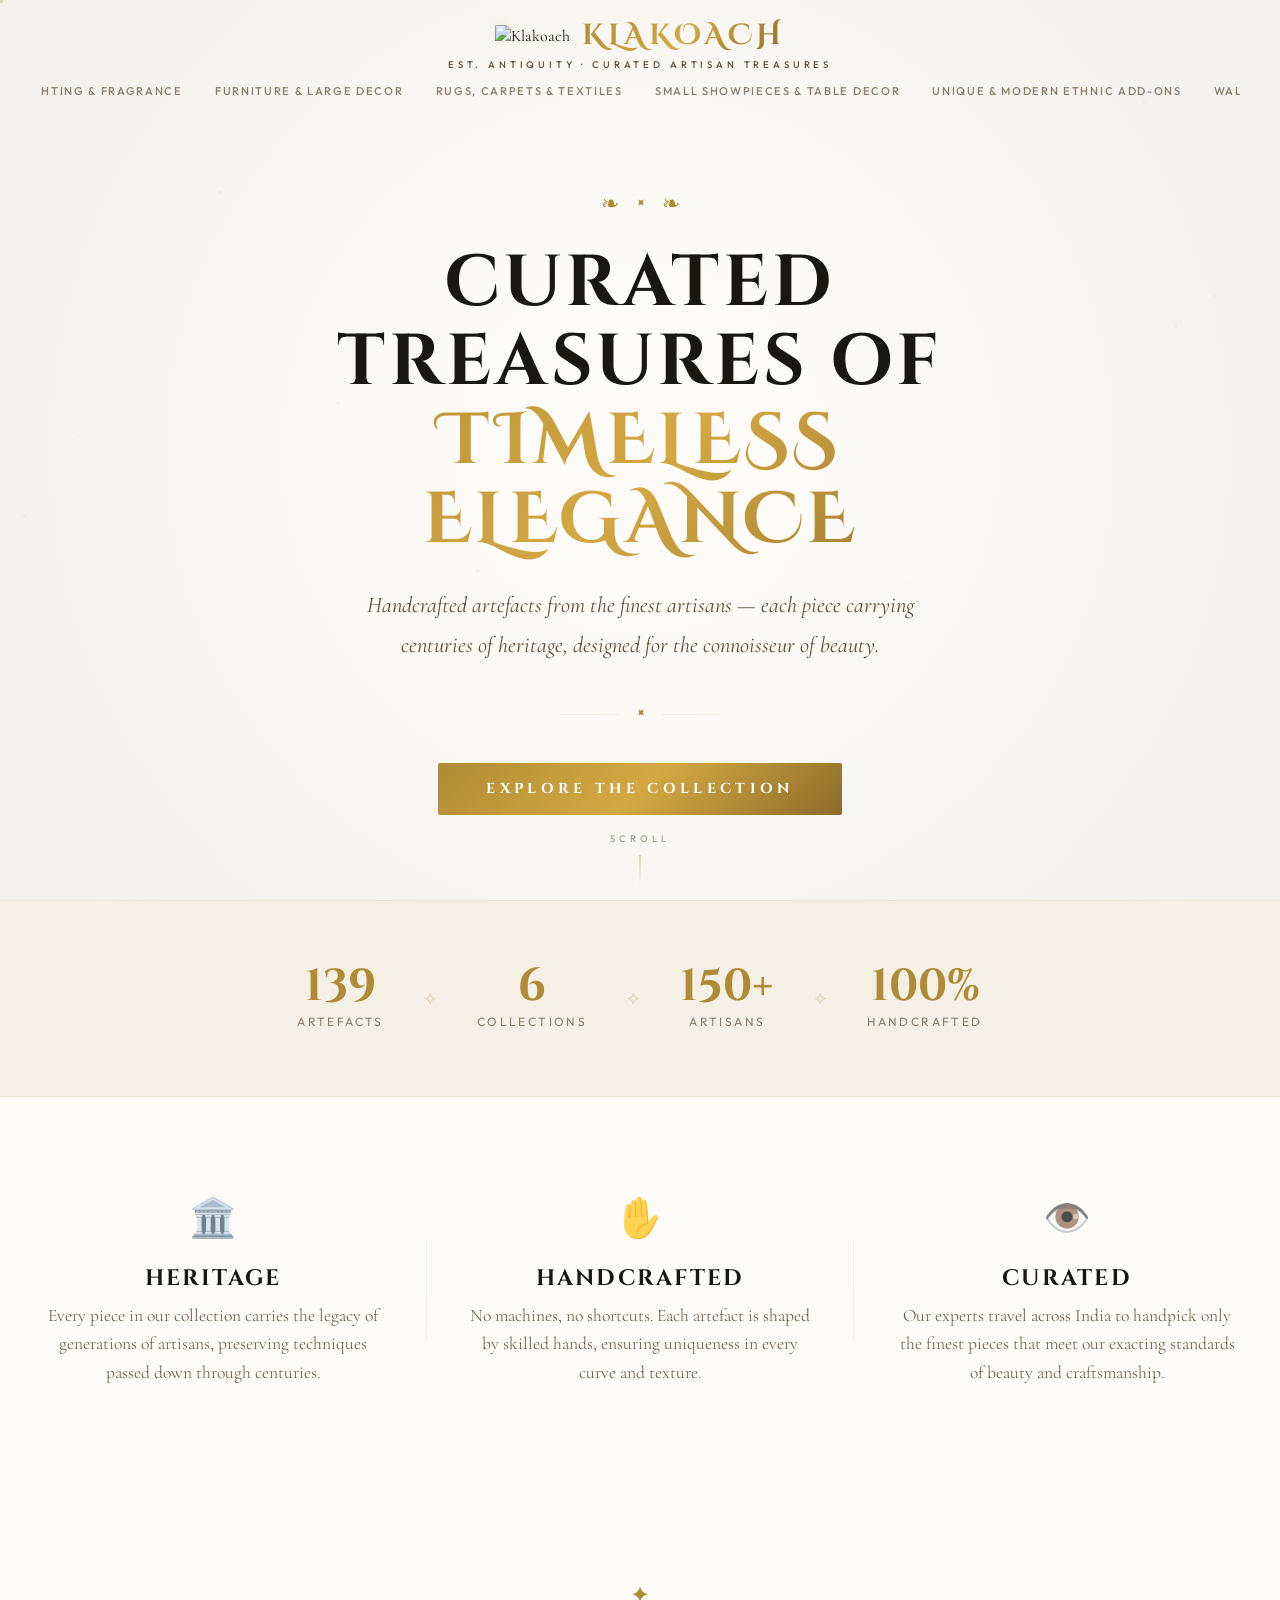
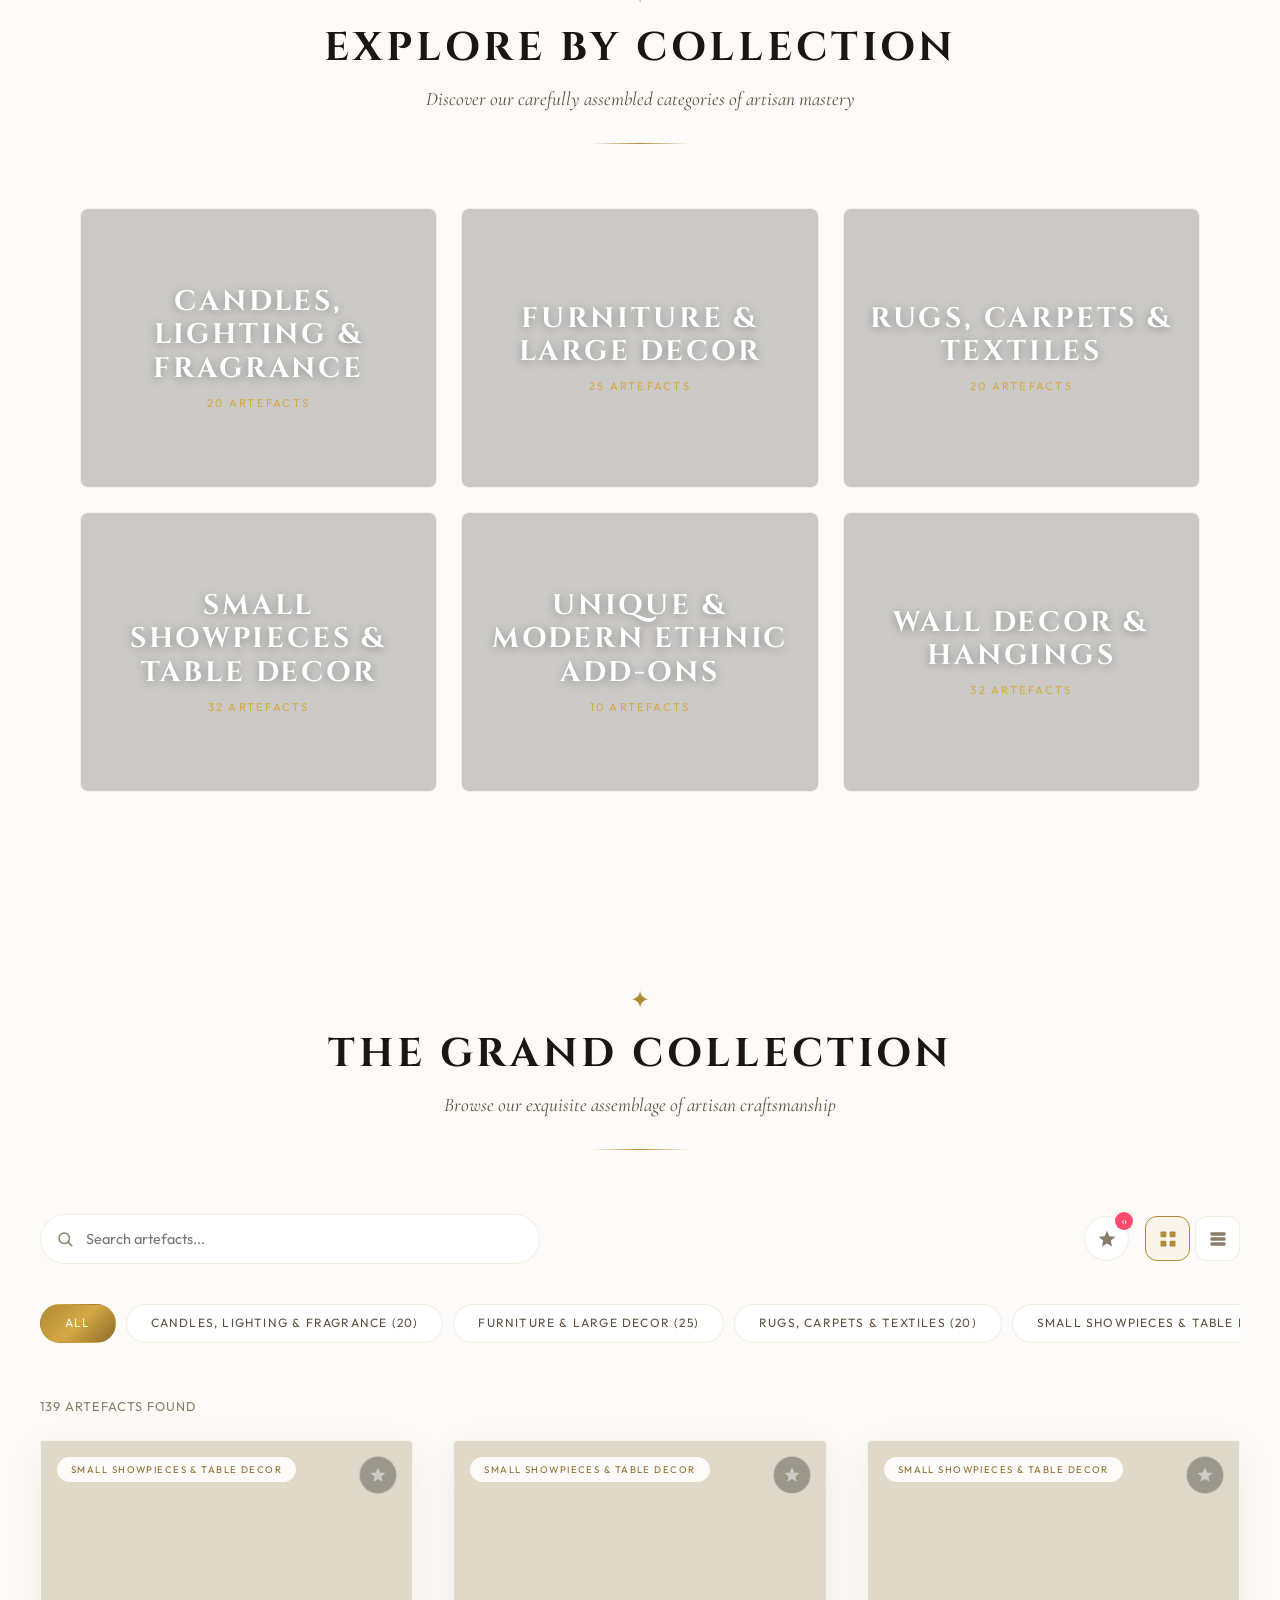
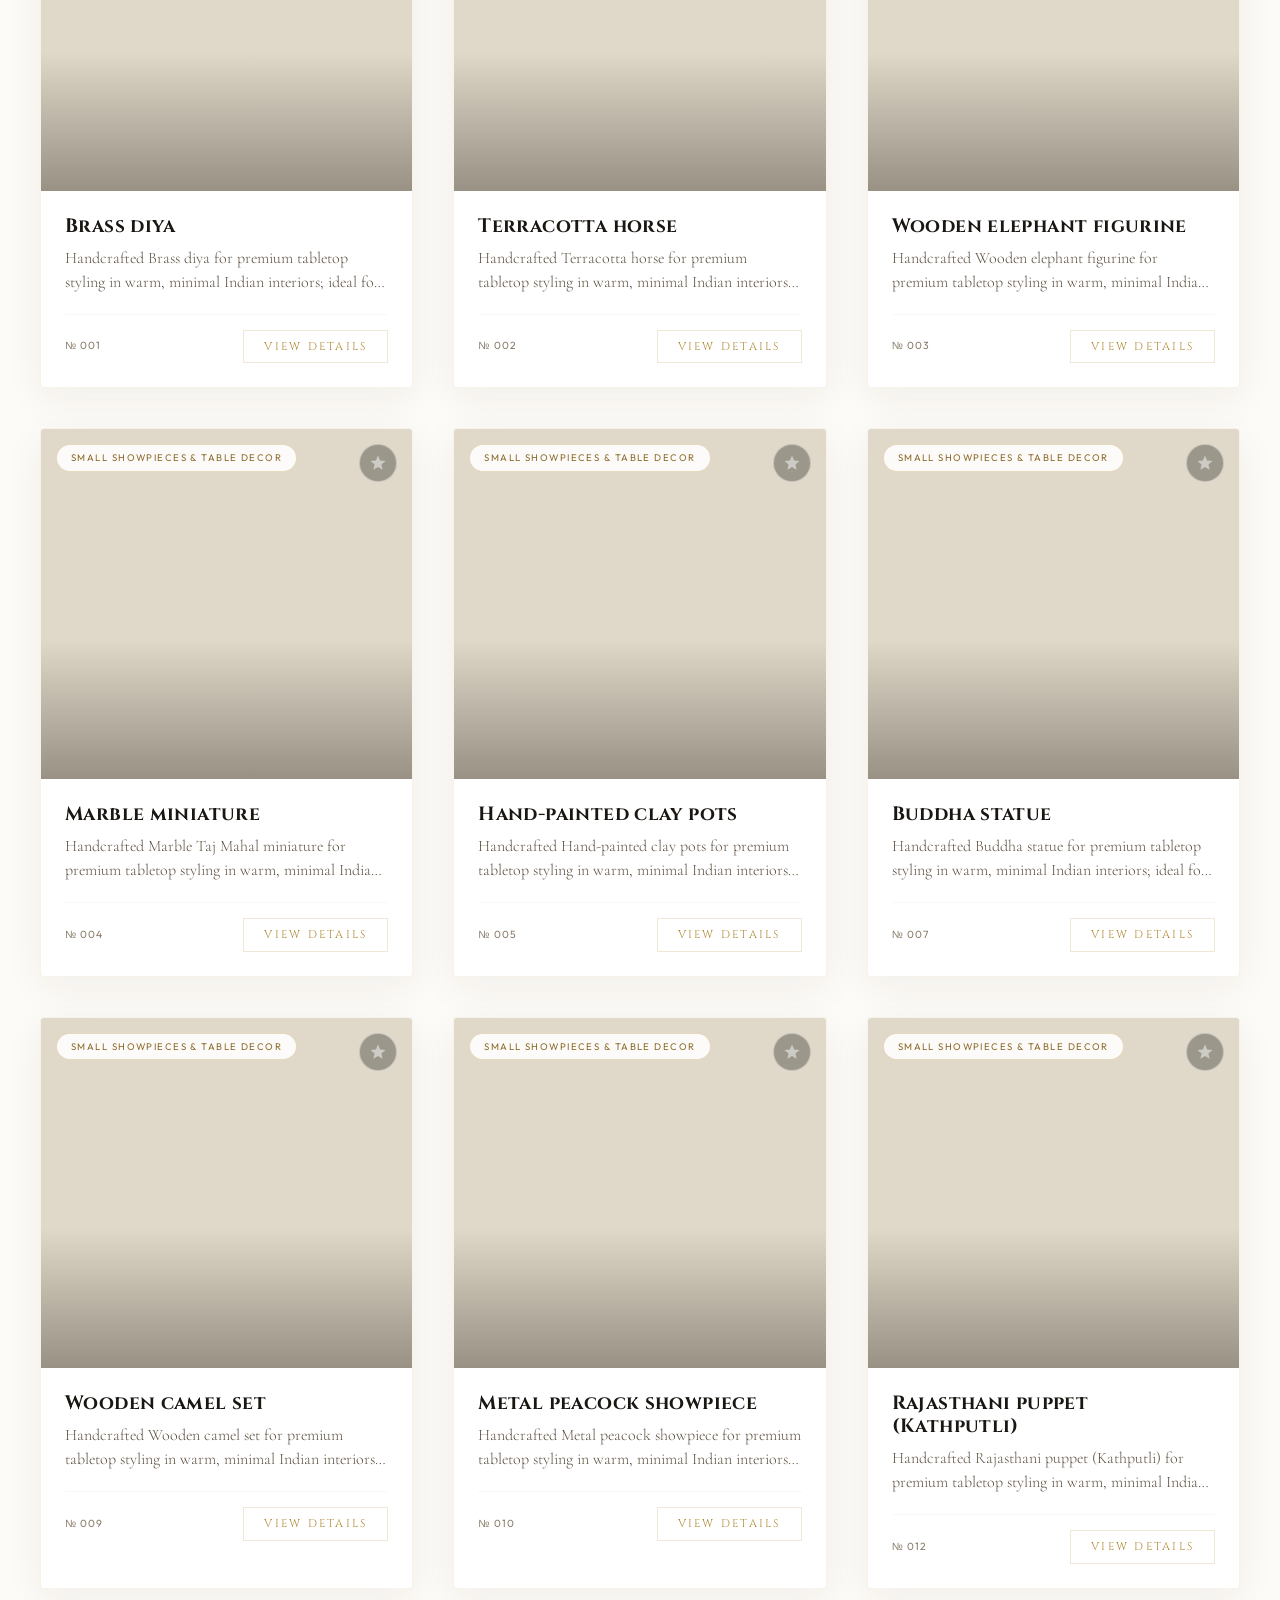
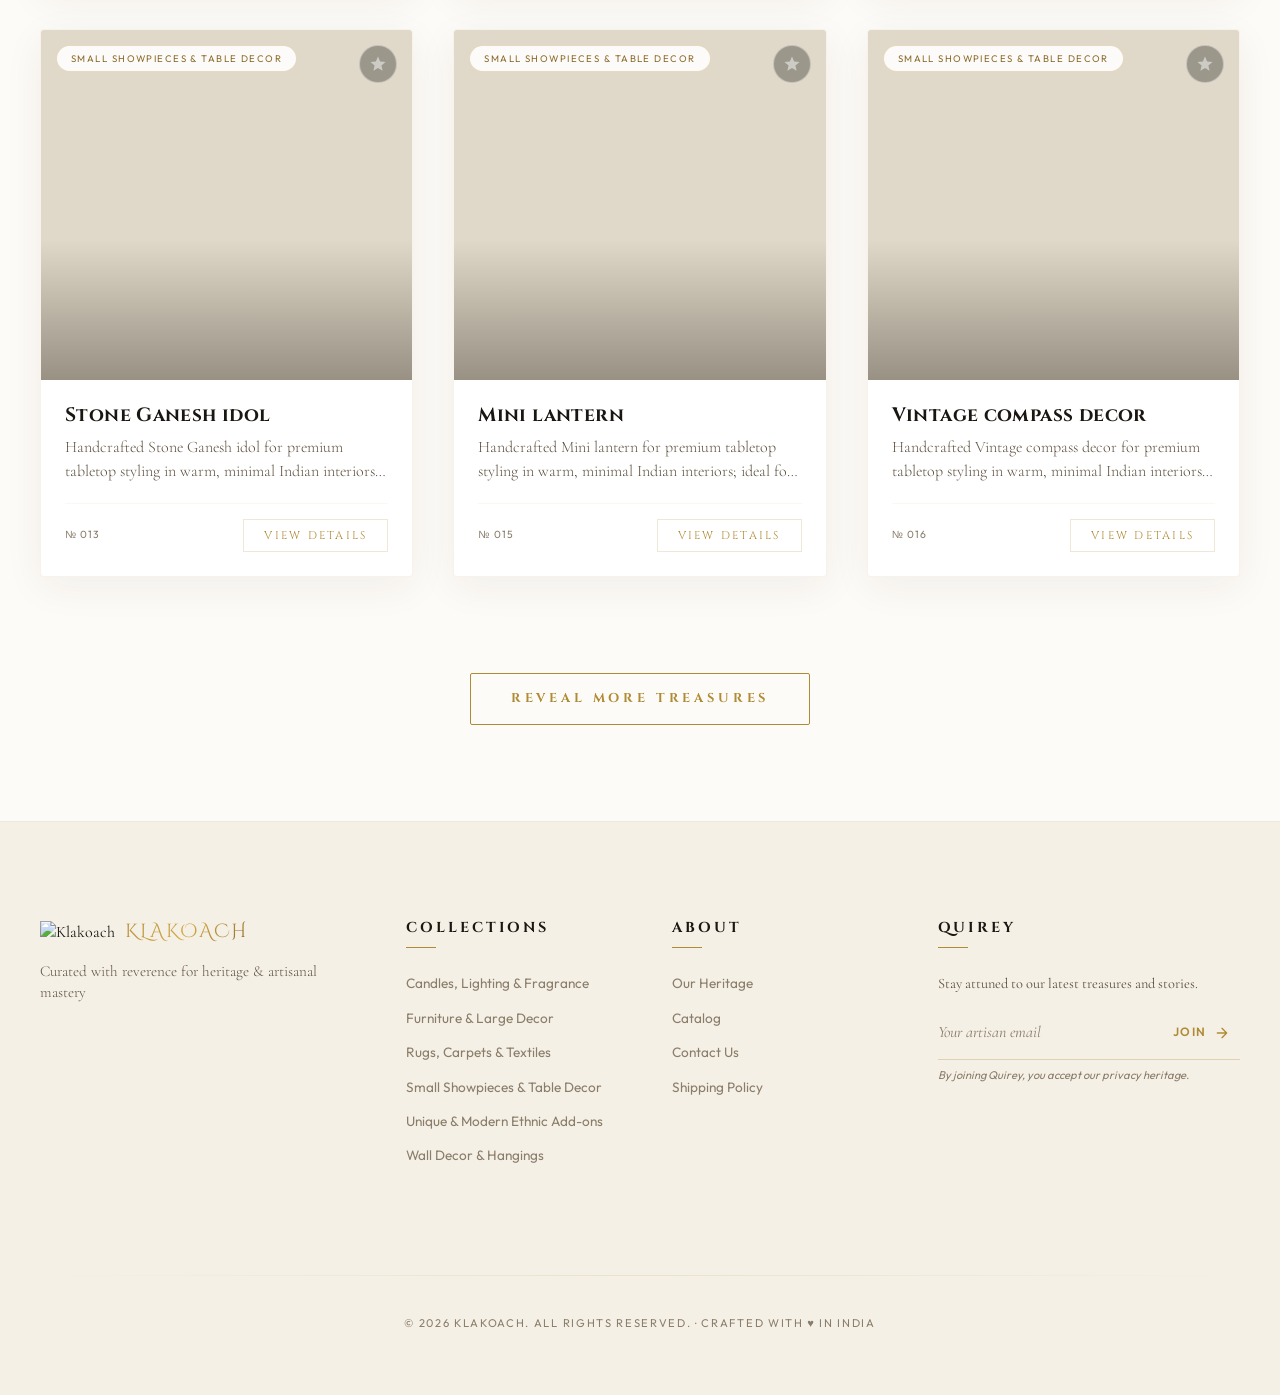
==== commit 36d7de47: "Update index.html" ====
--- a/index.html
+++ b/index.html
@@ -22,7 +22,7 @@
   <div id="preloader" class="preloader">
     <div class="preloader-inner">
       <div class="logo-brand-wrap preloader-wrap">
-        <img src="WhatsApp_Image_2026-04-08_at_1.22.18_PM-removebg-preview.png" alt="Klakoach" class="logo-img preloader-logo">
+        <img src="WhatsApp_Image_2026-04-09_at_10.28.52_AM-removebg-preview-removebg-preview.png" alt="Klakoach" class="logo-img preloader-logo">
         <span class="logo-text">Klakoach</span>
       </div>
       <div class="preloader-sub">Loading Collection</div>
@@ -34,7 +34,7 @@
   <header id="site-header" class="site-header">
     <div class="header-inner">
       <div class="logo-brand-wrap header-wrap">
-        <img src="WhatsApp_Image_2026-04-08_at_1.22.18_PM-removebg-preview.png" alt="Klakoach" class="logo-img header-logo-img">
+        <img src="WhatsApp_Image_2026-04-09_at_10.28.52_AM-removebg-preview-removebg-preview.png" alt="Klakoach" class="logo-img header-logo-img">
         <h1 class="logo-text header-text">Klakoach</h1>
       </div>
       <p class="header-tagline">Est. Antiquity · Curated Artisan Treasures</p>
@@ -223,7 +223,7 @@
     <div class="footer-top">
       <div class="footer-col">
         <div class="logo-brand-wrap footer-wrap">
-          <img src="WhatsApp_Image_2026-04-08_at_1.22.18_PM-removebg-preview.png" alt="Klakoach" class="logo-img footer-logo-img">
+          <img src="WhatsApp_Image_2026-04-09_at_10.28.52_AM-removebg-preview-removebg-preview.png" alt="Klakoach" class="logo-img footer-logo-img">
           <span class="logo-text footer-text">Klakoach</span>
         </div>
         <p class="footer-tagline">Curated with reverence for heritage & artisanal mastery</p>
--- a/index.css
+++ b/index.css
@@ -14,6 +14,20 @@
 html {
   scroll-behavior: smooth;
   overflow-x: hidden;
+  scroll-padding-top: 120px;
+}
+
+img,
+svg {
+  max-width: 100%;
+  display: block;
+}
+
+button,
+input,
+textarea,
+select {
+  font: inherit;
 }
 
 /* ─── DESIGN TOKENS ─── */
@@ -80,6 +94,7 @@
   color: var(--text-primary);
   -webkit-font-smoothing: antialiased;
   overflow-x: hidden;
+  line-height: 1.4;
   cursor: default;
 }
 
@@ -290,11 +305,19 @@
 .main-nav {
   display: flex;
   justify-content: center;
+  align-items: center;
   gap: var(--space-md);
   margin-top: var(--space-sm);
+  overflow-x: auto;
+  scrollbar-width: none;
+  padding: 0 0 var(--space-xs);
   opacity: 0;
   transform: translateY(-10px);
   transition: all var(--dur-normal) var(--ease-royal);
+}
+
+.main-nav::-webkit-scrollbar {
+  display: none;
 }
 
 .site-header.scrolled .main-nav {
@@ -306,6 +329,7 @@
   background: none;
   border: none;
   color: var(--text-muted);
+  flex: 0 0 auto;
   font-family: var(--font-ui);
   font-size: 0.7rem;
   font-weight: 500;
@@ -343,14 +367,15 @@
    ══════════════════════════════════════════════════════ */
 .hero {
   position: relative;
-  height: 100vh;
+  min-height: 100svh;
+  height: auto;
   width: 100%;
   display: flex;
   align-items: center;
   justify-content: center;
   background: var(--bg-primary);
   overflow: hidden;
-  padding-top: 80px;
+  padding-top: clamp(84px, 10vw, 110px);
   /* Offset for fixed header */
 }
 
@@ -653,15 +678,16 @@
 
 .category-cards {
   display: grid;
-  grid-template-columns: repeat(auto-fit, minmax(300px, 1fr));
+  grid-template-columns: repeat(3, minmax(0, 1fr));
+  align-items: stretch;
   gap: var(--space-lg);
-  max-width: 1400px;
+  max-width: 1120px;
   margin: var(--space-2xl) auto 0;
 }
 
 .cat-card {
   position: relative;
-  height: 250px;
+  height: clamp(220px, 24vw, 280px);
   border-radius: var(--radius-md);
   overflow: hidden;
   cursor: pointer;
@@ -698,7 +724,7 @@
   flex-direction: column;
   align-items: center;
   justify-content: center;
-  padding: var(--space-lg);
+  padding: clamp(1rem, 2vw, var(--space-lg));
   text-align: center;
   z-index: 2;
   background: rgba(0, 0, 0, 0.2);
@@ -706,7 +732,8 @@
 
 .cat-card-title {
   font-family: var(--font-display);
-  font-size: 1.6rem;
+  font-size: clamp(1.35rem, 2.2vw, 1.9rem);
+  line-height: 1.2;
   color: white;
   text-transform: uppercase;
   letter-spacing: 0.1em;
@@ -1050,12 +1077,31 @@
    ══════════════════════════════════════════════════════ */
 .product-grid {
   display: grid;
-  grid-template-columns: repeat(auto-fill, minmax(320px, 1fr));
+  grid-template-columns: repeat(auto-fill, minmax(280px, 1fr));
   gap: var(--space-xl);
 }
 
 .product-grid.list-view {
   grid-template-columns: 1fr;
+}
+
+.product-grid.list-view .product-card {
+  display: grid;
+  grid-template-columns: minmax(240px, 320px) 1fr;
+  align-items: stretch;
+}
+
+.product-grid.list-view .card-image-wrapper {
+  height: 100%;
+}
+
+.product-grid.list-view .card-body {
+  display: flex;
+  flex-direction: column;
+}
+
+.product-grid.list-view .card-footer {
+  margin-top: auto;
 }
 
 .product-card {
@@ -1273,6 +1319,7 @@
   display: flex;
   align-items: center;
   justify-content: center;
+  padding: 20px;
   background: rgba(45, 38, 30, 0.8);
   backdrop-filter: blur(10px);
   opacity: 0;
@@ -1286,7 +1333,7 @@
 }
 
 .modal-card {
-  width: 95%;
+  width: min(100%, 1000px);
   max-width: 1000px;
   background: var(--bg-modal);
   border-radius: 4px;
@@ -1393,6 +1440,8 @@
 .modal-body {
   padding: var(--space-2xl);
   overflow-y: auto;
+  overscroll-behavior: contain;
+  -webkit-overflow-scrolling: touch;
 }
 
 .modal-ornament {
@@ -1725,17 +1774,62 @@
 /* ══════════════════════════════════════════════════════
    RESPONSIVE
    ══════════════════════════════════════════════════════ */
+@media (hover: none), (pointer: coarse) {
+  .cursor-glow {
+    display: none;
+  }
+
+  body:hover .cursor-glow {
+    opacity: 0;
+  }
+}
+
 @media (max-width: 1024px) {
+  .site-header {
+    padding: var(--space-sm) var(--space-lg);
+  }
+
+  .site-header.scrolled {
+    padding: var(--space-xs) var(--space-lg);
+  }
+
+  .header-text {
+    font-size: 1.55rem;
+  }
+
+  .header-tagline {
+    letter-spacing: 0.24em;
+  }
+
+  .main-nav {
+    justify-content: flex-start;
+    flex-wrap: nowrap;
+    overflow-x: auto;
+    scrollbar-width: none;
+    padding: 0 var(--space-md) var(--space-xs);
+    gap: var(--space-sm);
+  }
+
+  .main-nav::-webkit-scrollbar {
+    display: none;
+  }
+
+  .nav-btn {
+    flex: 0 0 auto;
+  }
+
   .modal-card {
     grid-template-columns: 1fr;
+    max-height: min(92dvh, 920px);
   }
 
   .modal-image-wrapper {
-    height: 400px;
+    height: 360px;
   }
 
   .heritage-inner {
     grid-template-columns: 1fr;
+    gap: var(--space-lg);
   }
 
   .heritage-divider-v {
@@ -1743,6 +1837,18 @@
     height: 1px;
     margin: 0 auto;
   }
+
+  .category-cards {
+    grid-template-columns: repeat(2, minmax(0, 1fr));
+  }
+
+  .product-grid {
+    grid-template-columns: repeat(auto-fill, minmax(240px, 1fr));
+  }
+
+  .product-grid.list-view .product-card {
+    grid-template-columns: minmax(220px, 280px) 1fr;
+  }
 }
 
 @media (max-width: 992px) {
@@ -1753,32 +1859,159 @@
 }
 
 @media (max-width: 768px) {
+  .site-header {
+    padding: var(--space-sm) var(--space-md);
+  }
+
+  .site-header.scrolled {
+    padding: var(--space-xs) var(--space-md);
+  }
+
+  .header-text {
+    font-size: 1.35rem;
+    letter-spacing: 0.11em;
+  }
+
+  .header-tagline {
+    font-size: 0.55rem;
+    letter-spacing: 0.18em;
+  }
+
+  .hero {
+    min-height: 100dvh;
+    padding-top: 120px;
+  }
+
+  .hero-content {
+    padding: var(--space-lg);
+  }
+
   .hero-title {
-    font-size: 3rem;
+    font-size: clamp(2.1rem, 9vw, 3rem);
+    line-height: 1.15;
+  }
+
+  .hero-subtitle {
+    font-size: 1.03rem;
+    line-height: 1.6;
+    margin: var(--space-md) auto;
+  }
+
+  .hero-cta {
+    padding: 14px 30px;
+    letter-spacing: 0.18em;
+  }
+
+  .hero-scroll-hint {
+    display: none;
   }
 
   .stat-bar {
     gap: var(--space-md);
+    padding: var(--space-xl) var(--space-md);
+  }
+
+  .stat {
+    min-width: calc(50% - var(--space-md));
+  }
+
+  .stat-number {
+    font-size: 2.2rem;
+  }
+
+  .stat-divider {
+    display: none;
+  }
+
+  .heritage-section,
+  .category-showcase,
+  .catalog-section,
+  .site-footer {
+    padding-inline: var(--space-lg);
   }
 
   .catalog-controls {
     flex-direction: column;
     align-items: stretch;
+    gap: var(--space-md);
   }
 
   .search-wrapper {
     max-width: 100%;
   }
-}
-
-@media (max-width: 600px) {
+
+  .controls-right {
+    width: 100%;
+    justify-content: space-between;
+  }
+
+  .fav-filter-btn,
+  .view-btn {
+    width: 42px;
+    height: 42px;
+  }
+
+  .category-cards,
+  .product-grid {
+    grid-template-columns: 1fr;
+  }
+
+  .product-grid.list-view .product-card {
+    grid-template-columns: 1fr;
+  }
+
+  .card-image-wrapper {
+    height: 300px;
+  }
+
+  .modal-image-wrapper {
+    height: 300px;
+  }
+
+  .modal-body {
+    padding: var(--space-xl);
+  }
+
+  .modal-overlay {
+    padding: 12px;
+  }
+
+  .modal-card {
+    max-height: calc(100dvh - 24px);
+  }
+
+  .modal-title {
+    font-size: 1.75rem;
+  }
+
+  .modal-description {
+    font-size: 1.05rem;
+    line-height: 1.65;
+  }
+
+  .modal-footer {
+    flex-direction: column;
+    align-items: flex-start;
+    gap: var(--space-md);
+  }
+
+  .modal-star-cta {
+    width: 100%;
+    justify-content: center;
+  }
+
   .footer-top {
     grid-template-columns: 1fr;
+    gap: var(--space-xl);
     text-align: center;
   }
 
   .footer-col {
     align-items: center;
+  }
+
+  .footer-wrap {
+    justify-content: center;
   }
 
   .footer-heading::after {
@@ -1786,11 +2019,219 @@
     transform: translateX(-50%);
   }
 
+  .footer-tagline {
+    margin-inline: auto;
+  }
+}
+
+@media (max-width: 600px) {
+  .site-header,
+  .site-header.scrolled {
+    padding-inline: 12px;
+  }
+
+  .header-wrap {
+    gap: 8px;
+  }
+
+  .header-logo-img {
+    max-height: 38px;
+  }
+
+  .header-text {
+    font-size: 1.15rem;
+    letter-spacing: 0.08em;
+  }
+
+  .header-tagline {
+    letter-spacing: 0.12em;
+    line-height: 1.5;
+    margin-top: 4px;
+  }
+
+  .main-nav {
+    padding-inline: 0;
+    margin-top: 6px;
+  }
+
+  .controls-right {
+    justify-content: flex-end;
+    gap: var(--space-sm);
+  }
+
+  .nav-btn {
+    font-size: 0.62rem;
+    letter-spacing: 0.1em;
+  }
+
+  .hero {
+    padding-top: 112px;
+  }
+
+  .hero-content {
+    padding: var(--space-md);
+  }
+
+  .hero-title {
+    font-size: clamp(1.85rem, 9vw, 2.35rem);
+  }
+
+  .hero-subtitle {
+    font-size: 0.96rem;
+  }
+
+  .hero-cta {
+    width: 100%;
+    max-width: 320px;
+    text-align: center;
+    letter-spacing: 0.14em;
+    padding: 13px 18px;
+  }
+
+  .section-title {
+    font-size: 1.7rem;
+  }
+
+  .section-subtitle {
+    font-size: 1rem;
+  }
+
+  .cat-filter-btn {
+    padding: 9px 16px;
+    font-size: 0.68rem;
+  }
+
+  .card-image-wrapper {
+    height: 260px;
+  }
+
+  .card-body {
+    padding: var(--space-md);
+  }
+
+  .card-title {
+    font-size: 1.05rem;
+  }
+
+  .card-desc {
+    font-size: 0.95rem;
+  }
+
+  .card-footer {
+    gap: 10px;
+    flex-wrap: wrap;
+  }
+
+  .load-more-btn {
+    width: 100%;
+    padding: 14px 16px;
+    letter-spacing: 0.14em;
+  }
+
+  .modal-nav {
+    display: none;
+  }
+
+  .modal-close {
+    top: 10px;
+    right: 10px;
+  }
+
+  .modal-image-wrapper {
+    height: 230px;
+  }
+
+  .modal-body {
+    padding: var(--space-lg);
+  }
+
+  .modal-title {
+    font-size: 1.45rem;
+    margin-bottom: 12px;
+  }
+
+  .modal-description {
+    font-size: 0.98rem;
+    margin-bottom: 20px;
+  }
+
+  .modal-id {
+    font-size: 0.72rem;
+  }
+
+  .modal-star-cta span {
+    font-size: 0.72rem;
+    letter-spacing: 0.14em;
+  }
+
+  .toast-container {
+    left: 12px;
+    right: 12px;
+    bottom: 12px;
+  }
+
+  .toast {
+    width: 100%;
+    min-width: 0;
+    padding: 12px 14px;
+    font-size: 0.82rem;
+  }
+
+  .back-to-top {
+    width: 42px;
+    height: 42px;
+    right: 14px;
+    bottom: 14px;
+  }
+
   .footer-links a:hover {
     transform: translateY(-3px);
   }
 
-  .footer-tagline {
-    margin-inline: auto;
-  }
-}+  .footer-copy {
+    letter-spacing: 0.08em;
+  }
+}
+
+@media (max-width: 480px) {
+  .stat {
+    min-width: 100%;
+  }
+
+  .search-input {
+    font-size: 0.85rem;
+    padding-inline: 42px 40px;
+  }
+
+  .fav-count {
+    width: 16px;
+    height: 16px;
+    font-size: 0.55rem;
+  }
+
+  .modal-overlay {
+    padding: 8px;
+  }
+
+  .modal-card {
+    max-height: calc(100dvh - 16px);
+  }
+
+  .modal-badge {
+    left: 12px;
+    bottom: 12px;
+    font-size: 0.58rem;
+    padding: 6px 10px;
+  }
+}
+
+@media (prefers-reduced-motion: reduce) {
+  *,
+  *::before,
+  *::after {
+    animation-duration: 0.01ms !important;
+    animation-iteration-count: 1 !important;
+    transition-duration: 0.01ms !important;
+    scroll-behavior: auto !important;
+  }
+}
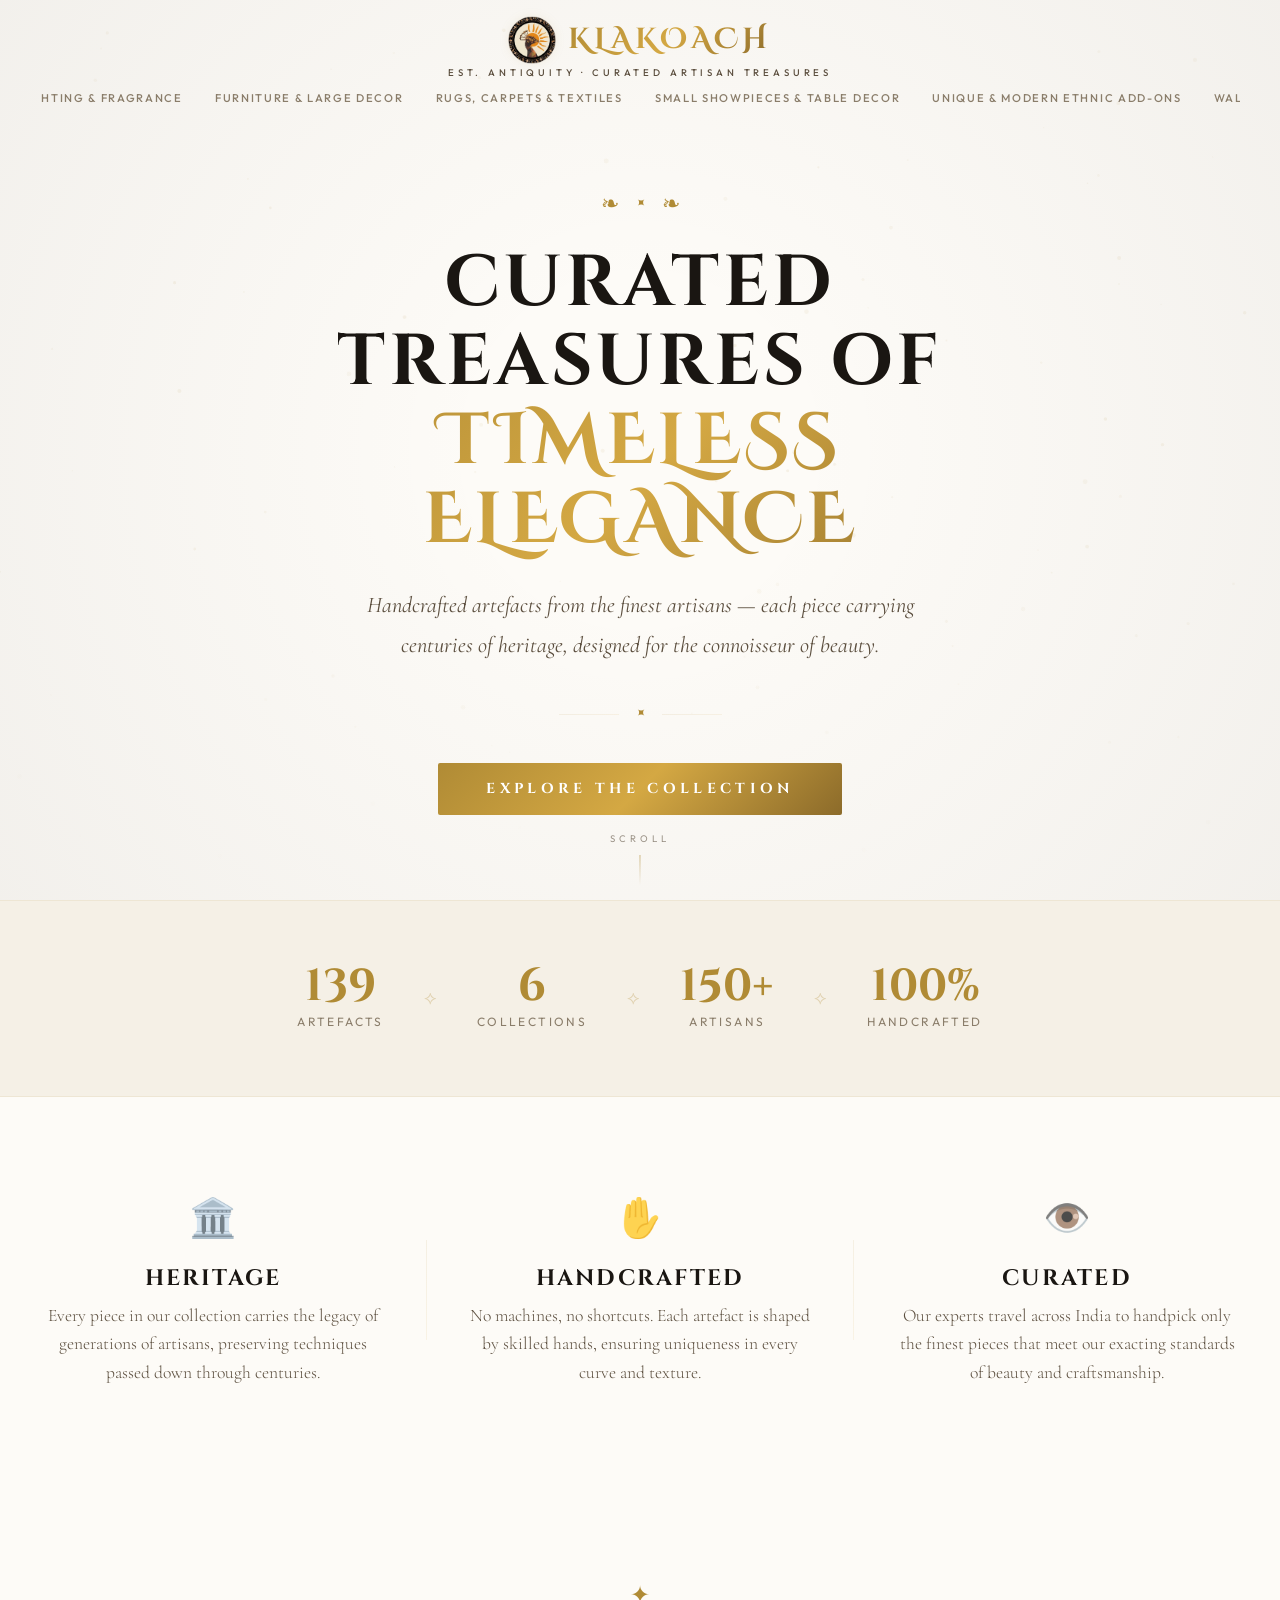
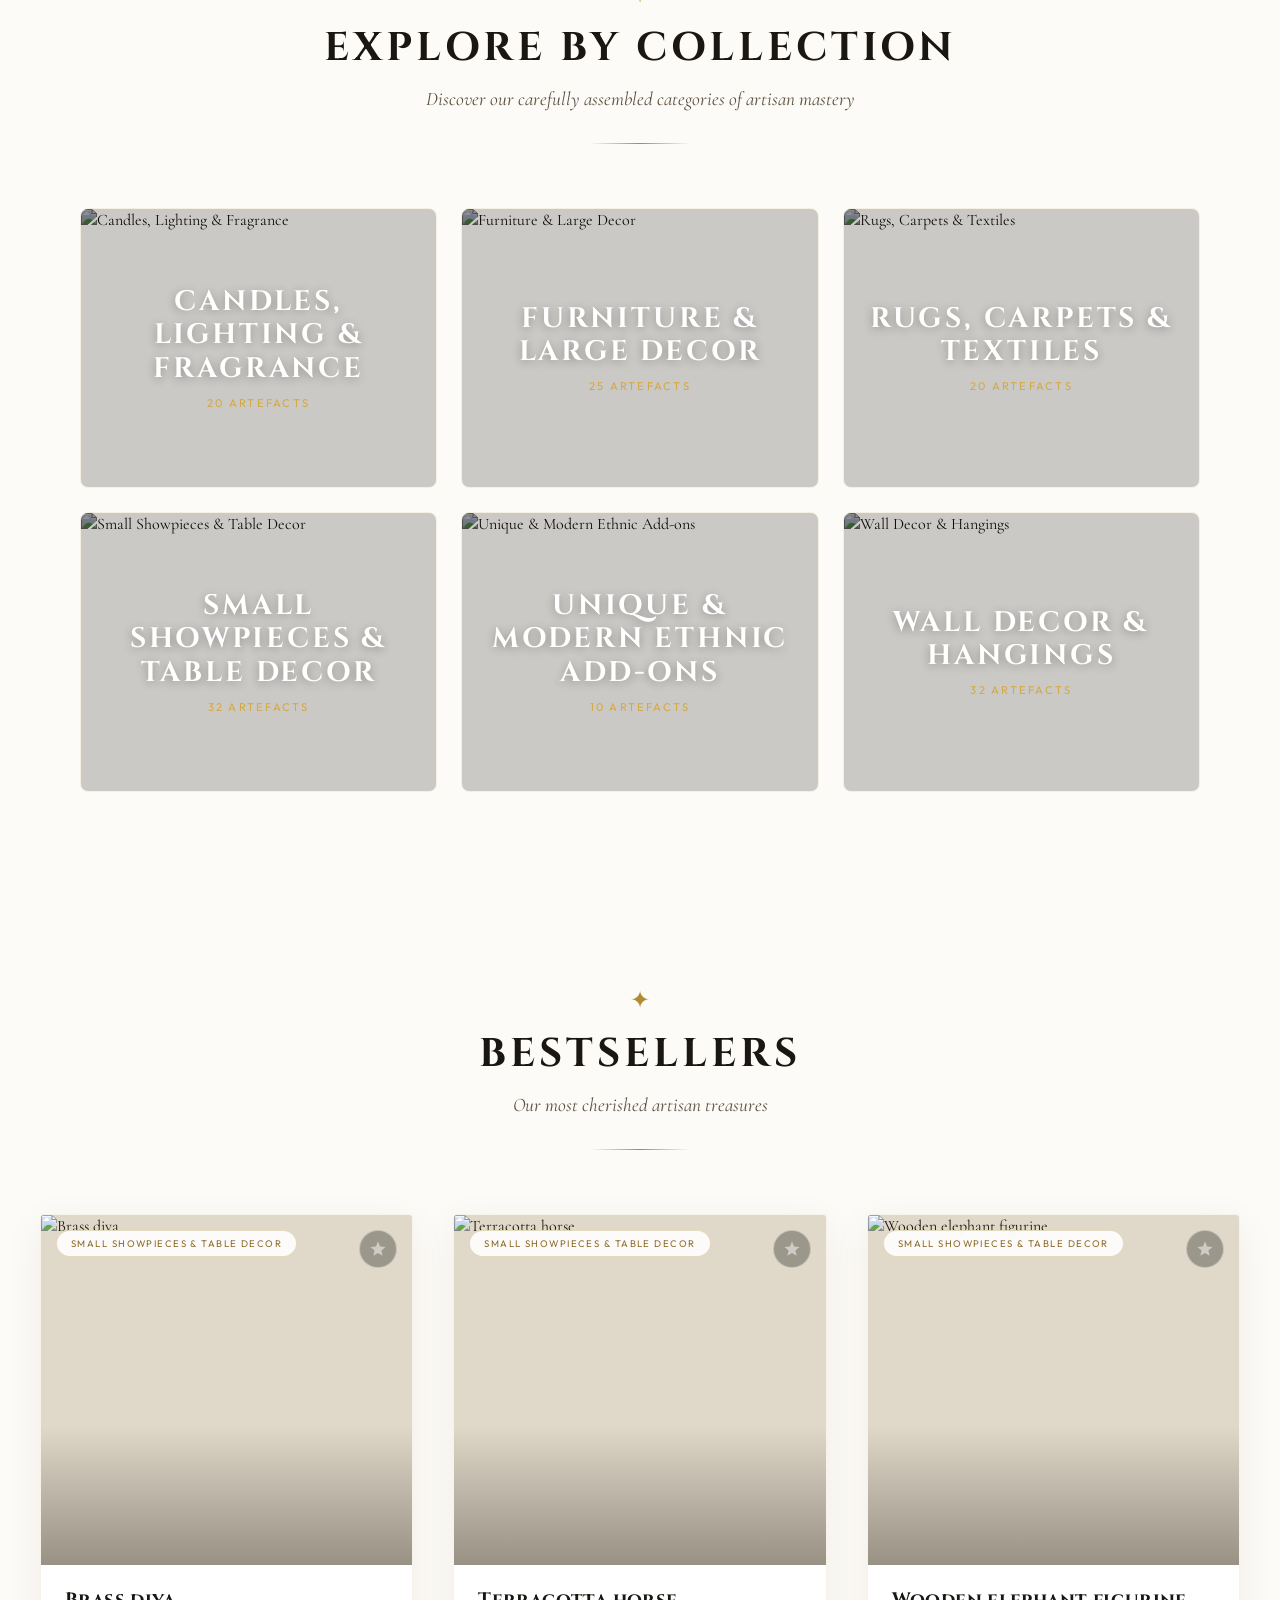
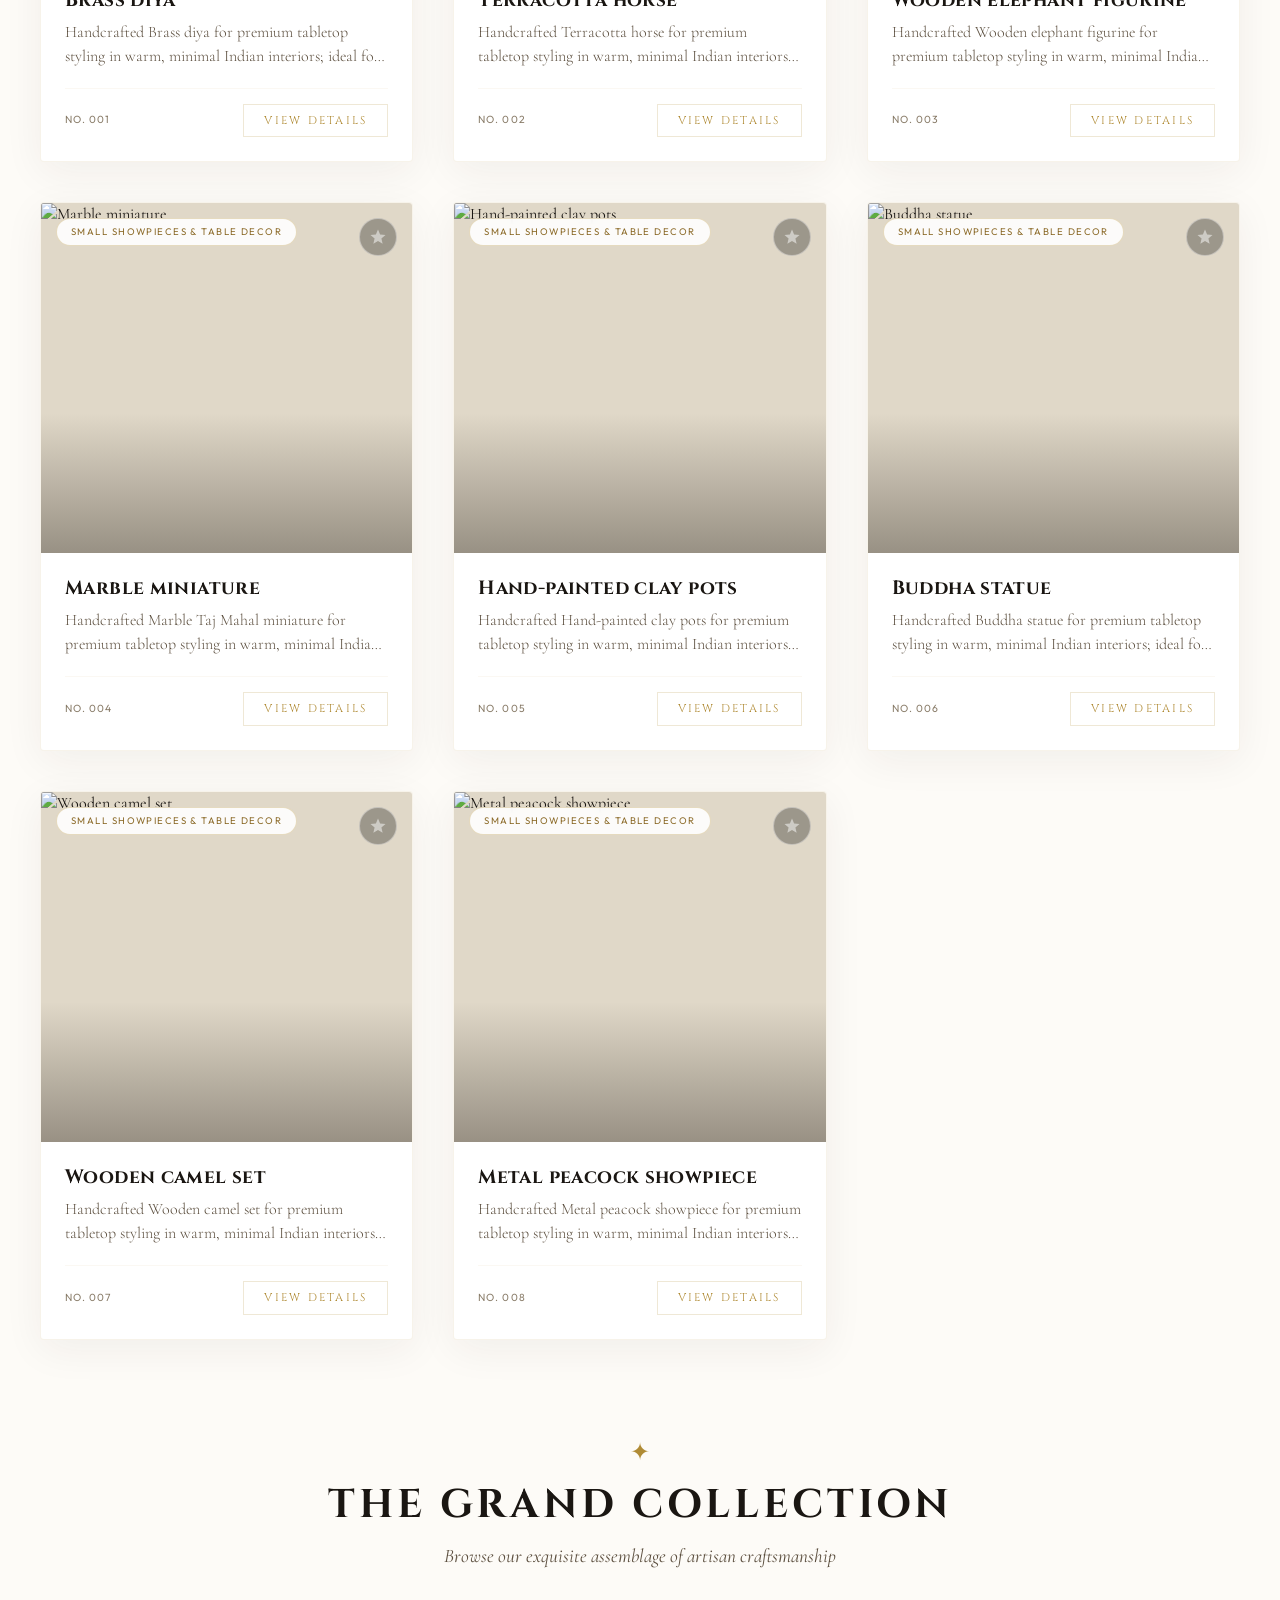
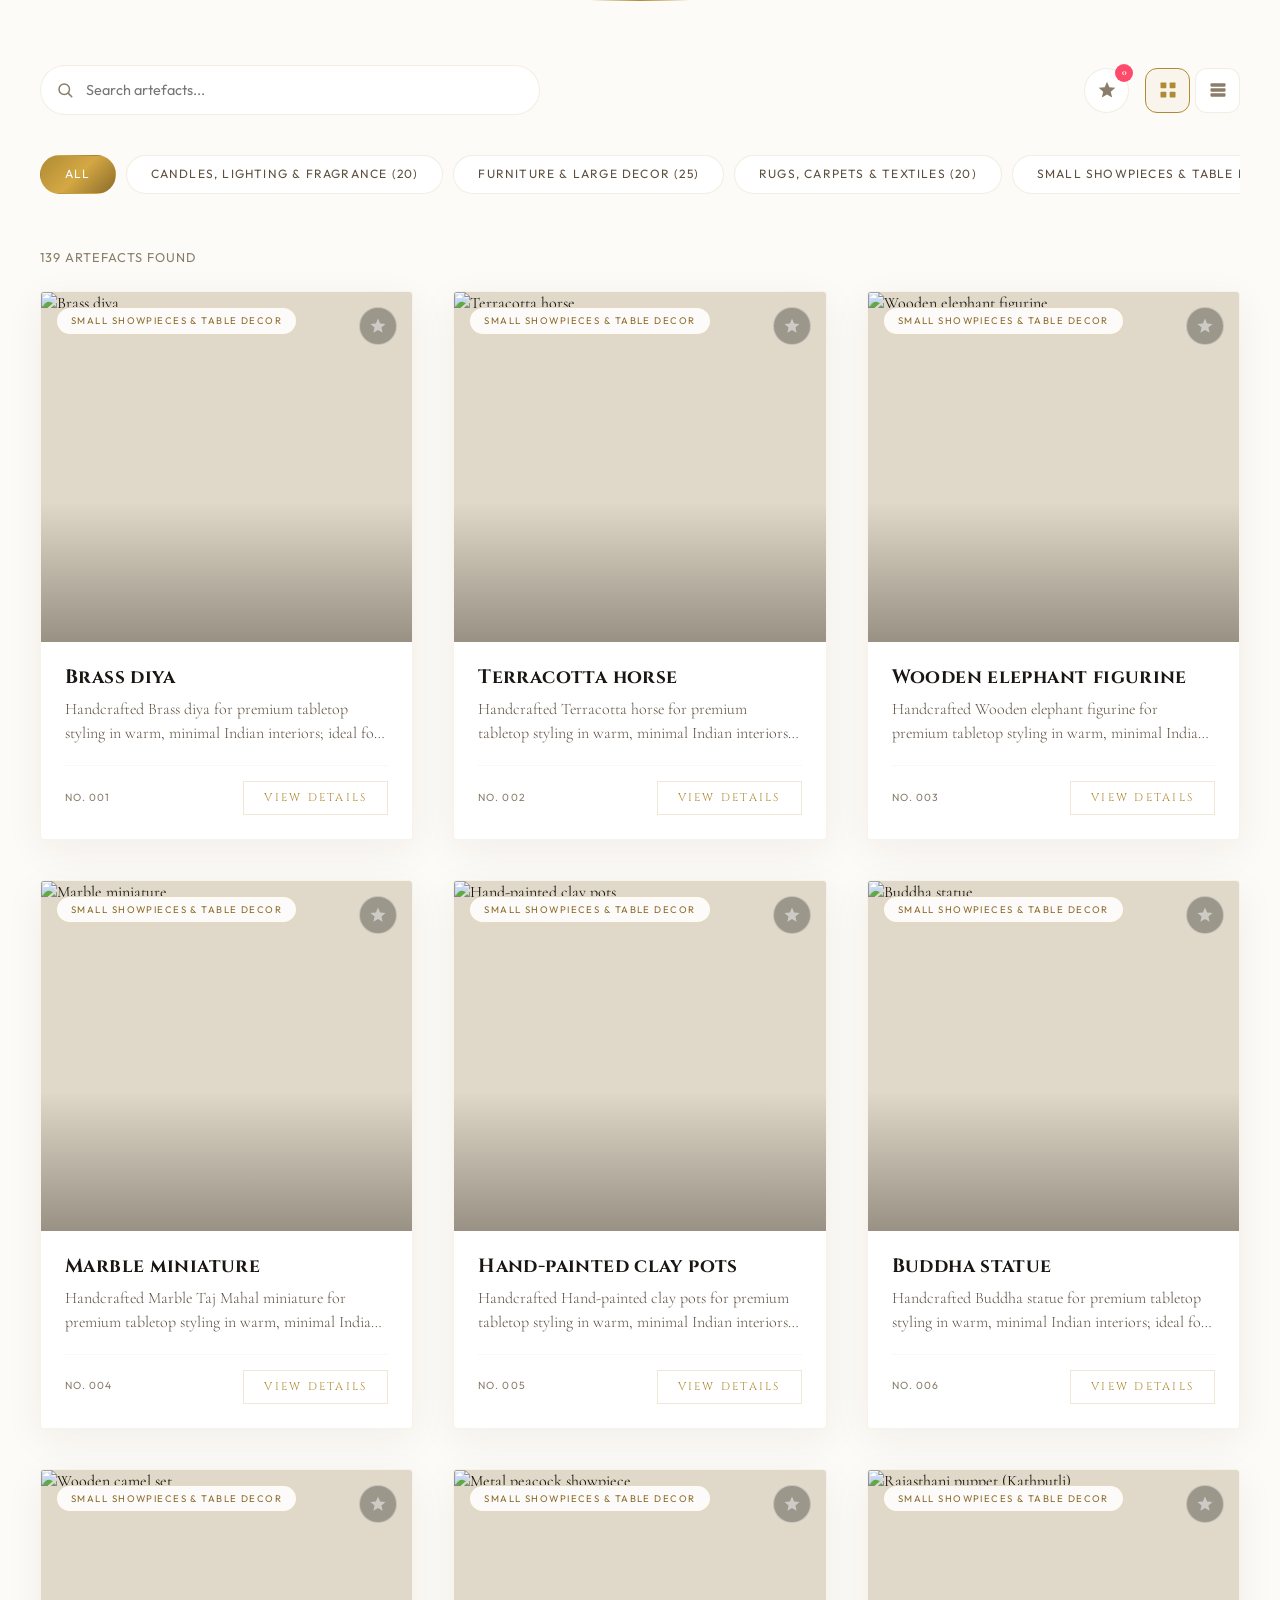
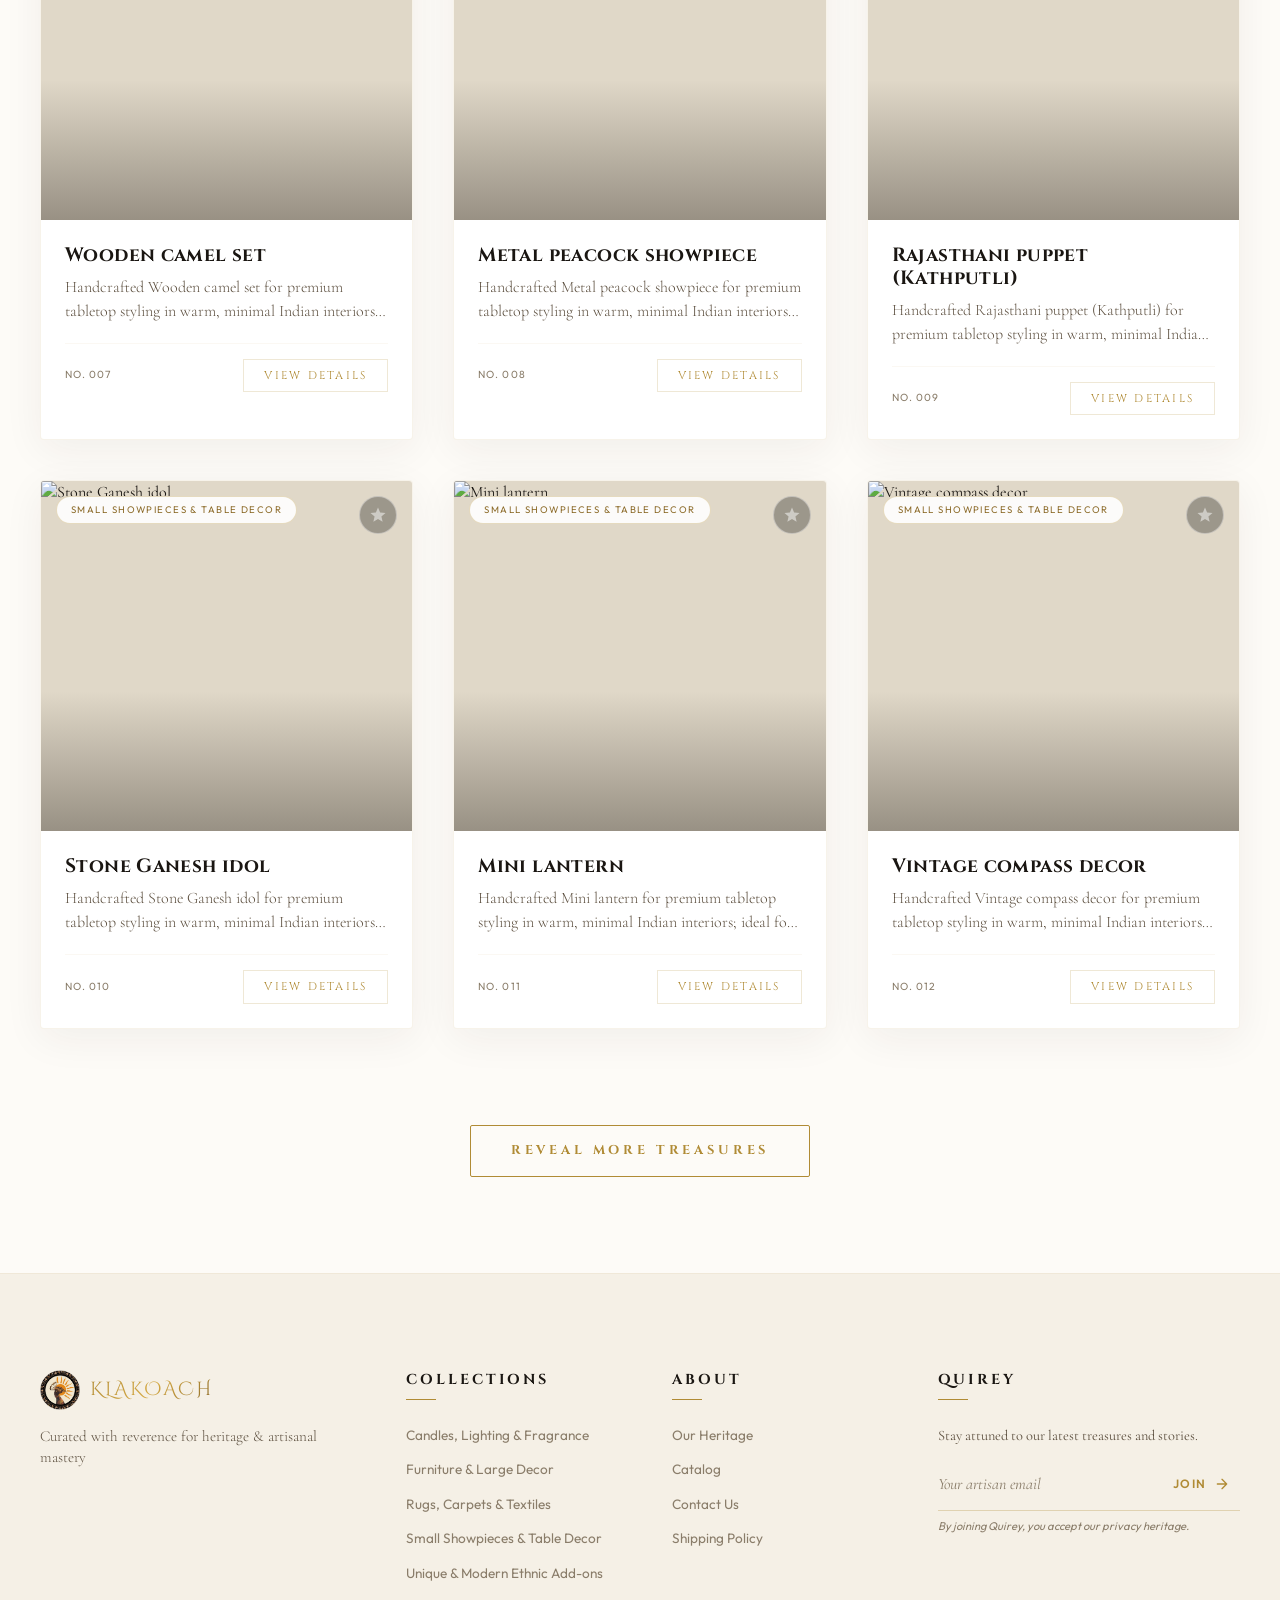
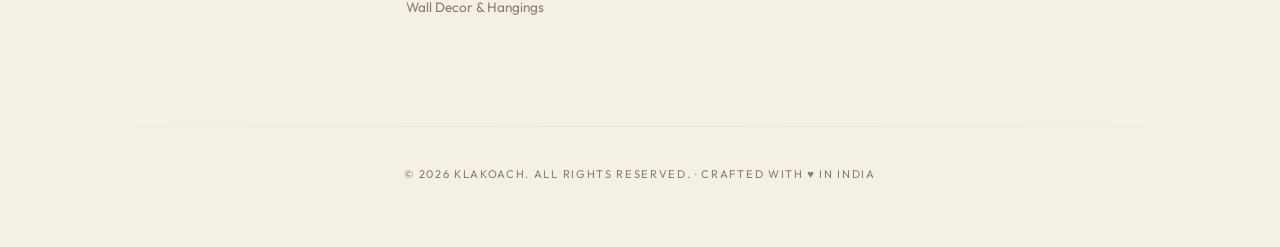
==== commit 50435823: "Add bestsellers section and newsletter functionality" ====
--- a/index.html
+++ b/index.html
@@ -128,6 +128,17 @@
       <div class="section-ornament-line"></div>
     </div>
     <div id="category-cards" class="category-cards"></div>
+  </section>
+
+  <!-- ═══════════ BESTSELLERS ═══════════ -->
+  <section id="bestsellers" class="bestsellers-section catalog-section" style="padding-bottom: 0;">
+    <div class="section-header">
+      <div class="section-ornament">✦</div>
+      <h2 class="section-title">Bestsellers</h2>
+      <p class="section-subtitle">Our most cherished artisan treasures</p>
+      <div class="section-ornament-line"></div>
+    </div>
+    <div id="bestseller-grid" class="product-grid" style="margin-top: 2rem;"></div>
   </section>
 
   <!-- ═══════════ CATALOG ═══════════ -->
@@ -205,11 +216,18 @@
         <div class="modal-ornament-line"></div>
         <div class="modal-footer">
           <span class="modal-id" id="modal-id"></span>
-          <button class="modal-star-cta" id="modal-star-cta">
-            <svg viewBox="0 0 24 24" width="20" height="20" class="cta-star-icon"><path d="M12 17.27L18.18 21l-1.64-7.03L22 9.24l-7.19-.61L12 2 9.19 8.63 2 9.24l5.46 4.73L5.82 21z" fill="currentColor"/></svg>
-            <span id="star-cta-text">Star this Product</span>
-            <span class="cta-shine"></span>
-          </button>
+          <div class="modal-actions">
+            <button class="modal-cta modal-star-cta" id="modal-star-cta">
+              <svg viewBox="0 0 24 24" width="20" height="20" class="cta-star-icon"><path d="M12 17.27L18.18 21l-1.64-7.03L22 9.24l-7.19-.61L12 2 9.19 8.63 2 9.24l5.46 4.73L5.82 21z" fill="currentColor"/></svg>
+              <span id="star-cta-text">Star Product</span>
+              <span class="cta-shine"></span>
+            </button>
+            <a href="contact-us.html" class="modal-cta modal-contact-cta">
+              <svg viewBox="0 0 24 24" width="20" height="20"><path d="M20 4H4c-1.1 0-1.99.9-1.99 2L2 18c0 1.1.9 2 2 2h16c1.1 0 2-.9 2-2V6c0-1.1-.9-2-2-2zm0 4l-8 5-8-5V6l8 5 8-5v2z" fill="currentColor"/></svg>
+              <span>Enquire Now</span>
+              <span class="cta-shine"></span>
+            </a>
+          </div>
         </div>
       </div>
     </div>
@@ -237,16 +255,18 @@
         <ul class="footer-links">
           <li><a href="#heritage">Our Heritage</a></li>
           <li><a href="#catalog">Catalog</a></li>
-          <li><a href="#">Contact Us</a></li>
-          <li><a href="#">Shipping Policy</a></li>
+          <li><a href="contact-us.html">Contact Us</a></li>
+          <li><a href="shipping-policy.html">Shipping Policy</a></li>
         </ul>
       </div>
       <div class="footer-col newsletter-col">
         <h4 class="footer-heading">Quirey</h4>
         <p class="newsletter-tag">Stay attuned to our latest treasures and stories.</p>
         <form class="newsletter-form" id="newsletter-form">
+          <input type="hidden" name="from_name" value="New Subscriber">
+          <input type="hidden" name="message" value="I would like to join the Quirey newsletter.">
           <div class="newsletter-input-wrap">
-            <input type="email" class="newsletter-input" placeholder="Your artisan email" required>
+            <input type="email" name="reply_to" class="newsletter-input" placeholder="Your artisan email" required>
             <button type="submit" class="newsletter-submit-btn">
               <span>Join</span>
               <svg viewBox="0 0 24 24" width="16" height="16"><path d="M5 12h14m-7-7l7 7-7 7" fill="none" stroke="currentColor" stroke-width="2" stroke-linecap="round" stroke-linejoin="round"/></svg>
@@ -267,6 +287,46 @@
     <svg viewBox="0 0 24 24" width="18" height="18"><path d="M12 4l-8 8h5v8h6v-8h5z" fill="currentColor"/></svg>
   </button>
 
+  <!-- EmailJS SDK -->
+  <script type="text/javascript" src="https://cdn.jsdelivr.net/npm/@emailjs/browser@4/dist/email.min.js"></script>
+  <script type="text/javascript">
+    (function(){
+      emailjs.init({
+        publicKey: "SfA5XEHCsV5rzQwKW",
+      });
+    })();
+  </script>
+  <script>
+    const newsletterForm = document.getElementById('newsletter-form');
+    if (newsletterForm) {
+      newsletterForm.addEventListener('submit', function(event) {
+        event.preventDefault();
+        const btn = this.querySelector('.newsletter-submit-btn');
+        const originalContent = btn.innerHTML;
+        btn.innerHTML = '<span>Wait...</span>';
+        btn.disabled = true;
+
+        const serviceID = 'service_oqsy548';
+        const templateID = 'template_laqywdj'; 
+
+        emailjs.sendForm(serviceID, templateID, this)
+          .then(() => {
+            btn.innerHTML = '<span>Done!</span>';
+            alert('Welcome to Quirey. You are now attuned to our collection.');
+            newsletterForm.reset();
+            setTimeout(() => {
+              btn.innerHTML = originalContent;
+              btn.disabled = false;
+            }, 3000);
+          }, (error) => {
+            console.error('FAILED...', error);
+            alert('Oops! Could not subscribe. Please try again.');
+            btn.innerHTML = originalContent;
+            btn.disabled = false;
+          });
+      });
+    }
+  </script>
   <script src="script.js"></script>
 </body>
 </html>
